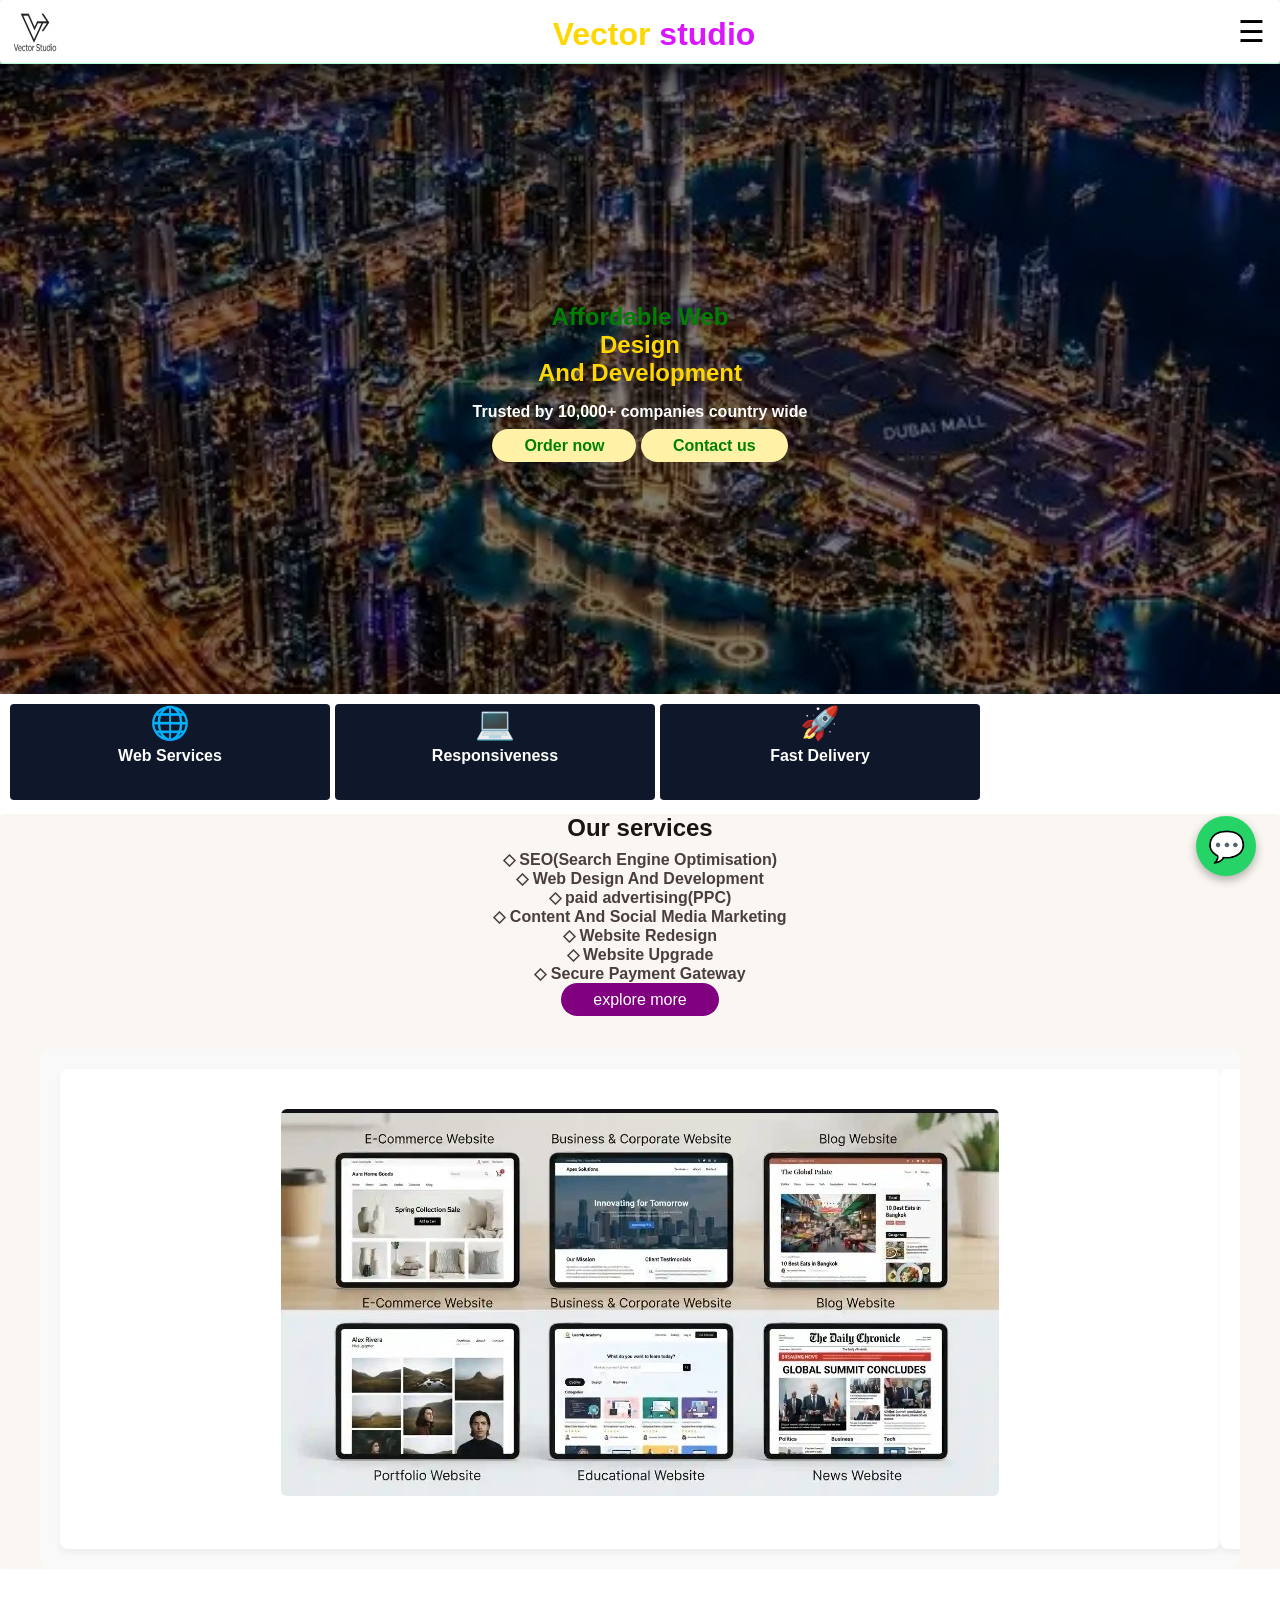
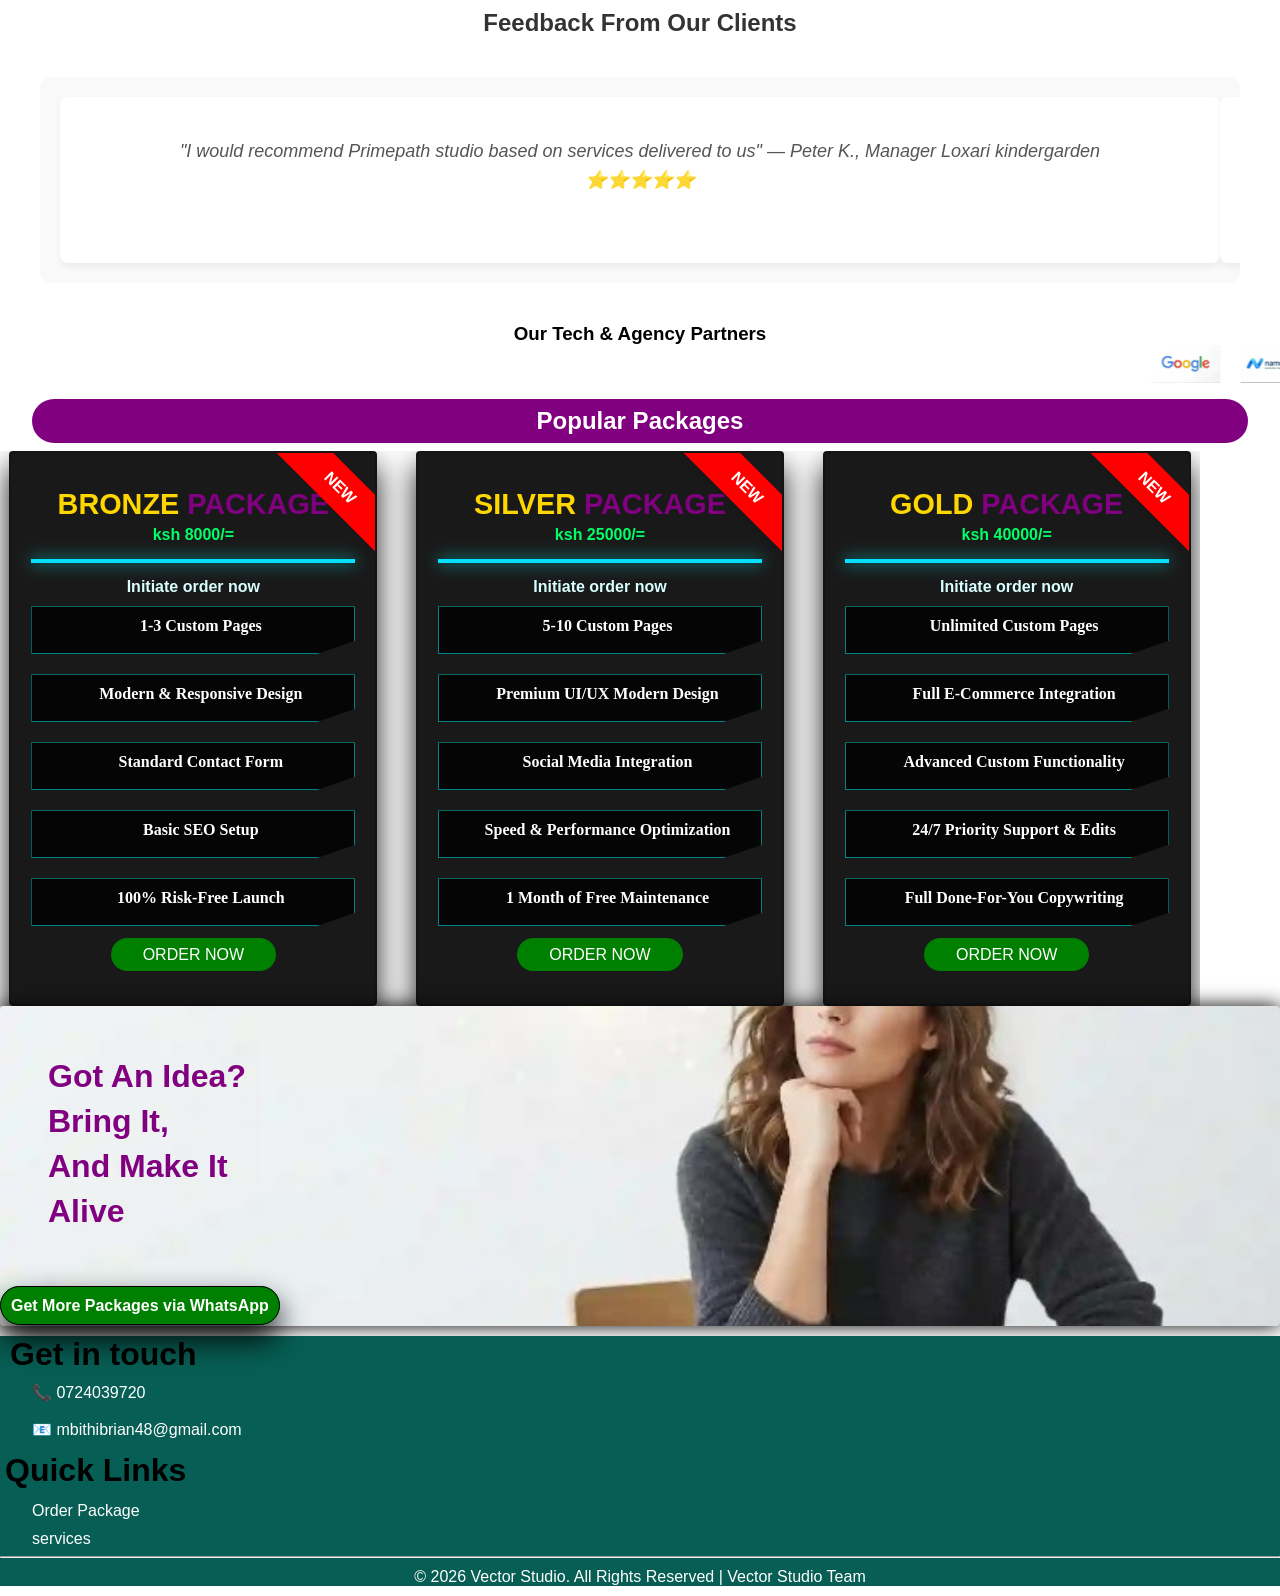
==== index.html @ 77ea6f86 "Initial commit" ====
<!DOCTYPE html>
<html lang="en">
<head>
  <meta charset="UTF-8">
  <meta name="viewport" content="width=device-width, initial-scale=1.0">
  
  <!-- SEO PRIMARY METADATA -->
  <title>Aura | Premium Web Services & Application Development</title>
  <meta name="description" content="Vector Studio delivers premium web services, secure application development, and high-performance design packages tailored to grow your business traffic.">
  <meta name="keywords" content="briancodes, Vector Studio, web services, application development, fast delivery, SEO web packages, premium web design">
  <link rel="canonical" href="https://yourdomain.com">

 
  <meta property="og:title" content="Aura | Premium Web Services">
  <meta property="og:description" content="Building with clarity, deploying with purpose. Explore our custom web design and application packages.">
  <meta property="og:type" content="website">
  <meta property="og:url" content="https://google.com">

  <!-- FONTAWESOME ICONS LINK -->
  <link rel="stylesheet" href="https://cloudflare.com">
  
  <!-- LOCAL STYLESHEET -->
  <link rel="stylesheet" href="style.css">
</head>
<body>

  <!-- Top Navigation Bar -->
  <header class="top_bar">
    <img src="img/logo.png" class="logo1" alt="Aura Logo">
    <p class="logo-name">Vector <span class="name-con">studio</span></p>
    
   <button class="menu-btn" id="menuBtn">&#9776</button>

  
  <div id="mySidenav" class="sidenav">
     
    <a href="#" class="closebtn" id="closeBtn">&times;</a>
    
    
    <a href="index.html">home</a>
    <a href="services.html">Services</a>
    <a href="order.html">order</a>
    <a href="#"   id="contact">Contact</a>
  </div>
  </header>
 
    <!-- Hero Section -->
    
<section class="hero-area ">
       
  <div class="hero-overlay"></div>
     <div class="hero-content">
      <h1 class="hero-title">Affordable Web
      <br>
      <span class="hero-con">Design      
      <br>
      And
      Development</span>
      </h1>
    <div class="hero-trust">
       <span>
        Trusted by 10,000+ companies country wide
    </div>
    
    <div class="hero-btn">
    <a href="order.html" class="order" >Order now</a>
    
    <a href="tel:+254724039720" class="tel" >Contact us</a>
    </div>
     </div>
    </section>
    
  
    <div class="spec-container reveal">
      <div class="spec">
        <p class="icon" aria-hidden="true">🌐</p>
        <p class="specbio">Web Services</p>
      </div>
      
      <div class="spec">
        <p class="icon" aria-hidden="true">💻</p>
        <p class="specbio">Responsiveness</p>
      </div>

      <div class="spec">
        <p class="icon" aria-hidden="true">🚀</p>
        <p class="specbio">Fast Delivery</p>
      </div>
    </div>

<!-- Our Services & Image Gallery Slider -->
<section class="education reveal">
  <div class="box1">
    <h2 class="edu-title">Our services</h2>
    <ul class="boxli">
       <li>◇ SEO(Search Engine Optimisation)</li>
       <li>◇ Web Design And Development</li>
       <li>◇ paid advertising(PPC)</li>
       <li>◇ Content And Social Media Marketing</li>
       <li>◇ Website Redesign</li>
       <li>◇ Website Upgrade </li>
       <li>◇ Secure Payment Gateway</li>
    </ul>
    
    <a href="services.html" class="more">explore more</a>
    
    <!-- Image Slider Section -->
    <div class="testmonials"> 
    
      <div class="sliderTrack" id="imageSliderTrack">
       
        <div class="slide"><img src="img/customer.jpg" alt="Our happy web development clients" class="happy-img"></div>
        
        <div class="slide"><img src="img/domain.jpg" alt="Our happy web development clients" class="happy-img"></div>
        
        <div class="slide"><img src="img/pay.jpg" alt="Our happy web development clients" class="happy-img"></div>
        
        <div class="slide"><img src="img/seo.jpg" alt="Our happy web development clients" class="happy-img"></div>
      </div>
    </div>
  </div>   
</section>


<section class="testmonials-wrapper reveal">
  <div class="test-bio">Feedback From Our Clients</div>         
  <div class="testmonials" aria-label="Customer Reviews">
    
    <div class="sliderTrack" id="textSliderTrack">
      <p class="slide">"I would recommend Primepath studio based on services delivered to us" — Peter K., Manager Loxari kindergarden<br>⭐️⭐️⭐️⭐️⭐️</p>
      
      <p class="slide">"They completely transformed our website traffic in under 30 days! Highly recommend." — Sarah M., CEO Blue Orbit co <br>⭐️⭐️⭐️⭐️⭐️</p>
      <p class="slide">"Incredible speed and support. Our old website was slow and lost us sales. This team completely rebuilt our storefront using modern grid layouts. It is blazing fast on mobile screens now!" — Elena M., E-commerce Director<br>⭐️⭐️⭐️⭐️⭐️</p>
      <p class="slide">"Our traffic doubled in 60 days! We ordered their Gold web development and SEO plan, and the results were instant. Our online bookings skyrocketed, and the platform handles our traffic flawlessly." — David K., Founder of Apex Logistics<br>⭐️⭐️⭐️⭐️⭐️</p>
    </div>
  </div>
</section>


 <section class="partner">
   <h3 class="partner-head"> Our Tech & Agency Partners</h3>
    <marquee>
    <div class="partner-container">
       
       <div class="partner-card">
          <img src="img/google.jpg" class="google" width=50px height=50px>
       </div>
       
           <div class="partner-card">
          <img src="img/namecheap.jpg" class="google" width=50px height=50px>
       </div>
       
           <div class="partner-card">
          <img src="img/hygraph.jpg" class="google" width=50px height=50px loadind="lazy">
       </div>
       
           <div class="partner-card">
          <img src="img/render.jpg" class="google" width=50px height=50px>
       </div>
       
           <div class="partner-card">
          <img src="img/cloudflare.jpg" class="google" width=50px height=50px>
       </div>
       
           <div class="partner-card">
          <img src="img/github.jpg" class="google"  height=50px>
       </div> 
    </div>
    </marquee>
 </section>  
 
   



     
      <h2 class="sub-topic">Popular Packages</h2
    <section class="packages-section reveal" >
        
 
      
  <div class="packages-container">
        <!-- Bronze Package -->
        <article class="content">
          <h3 class="pacs-title">BRONZE <span class="pacs-title-con">PACKAGE</span></h3>
          <p class="pac-bio">ksh 8000/=</p>
          <div class="line"></div>
          <h4 class="ad-info">Initiate order now</h4>
          <ul class="pacs-li">
            <li><strong>1-3 Custom Pages</strong></li>
            
            <li><strong>Modern & Responsive Design</strong></li>
            <li><strong>Standard Contact Form</strong></li>
            <li><strong>Basic SEO Setup</strong></li>
            <li><strong>100% Risk-Free Launch</strong></li>
          </ul>
          <div class="ad-order">
            <a href="order.html" class="order-btn" >ORDER NOW</a>
            <div class="ribbon"><span>NEW</span></div>
          </div>
        </article>

        <!-- Silver Package -->
        <article class="content">
          <h3 class="pacs-title">SILVER <span class="pacs-title-con">PACKAGE</span></h3>
          <p class="pac-bio">ksh 25000/=</p>
          <div class="line"></div>
          <h4 class="ad-info">Initiate order now</h4>
          <ul class="pacs-li">
            <li><strong>5-10 Custom Pages</strong></li>
            <li><strong>Premium UI/UX Modern Design</strong></li>
            <li><strong>Social Media Integration</strong></li>
            <li><strong>Speed & Performance Optimization</strong></li>
            <li><strong>1 Month of Free Maintenance</strong></li>
          </ul>
          <div class="ad-order">
            <a href="order.html" class="order-btn">ORDER NOW</a>
            <div class="ribbon"><span>NEW</span></div>
          </div>
        </article>
        
        <!-- Gold Package -->
        <article class="content">
          <h3 class="pacs-title">GOLD <span class="pacs-title-con">PACKAGE</span></h3>
          <p class="pac-bio">ksh 40000/=</p>
          <div class="line"></div>
          <h4 class="ad-info">Initiate order now</h4>
          <ul class="pacs-li">
            <li><strong>Unlimited Custom Pages</strong></li>
            <li><strong>Full E-Commerce Integration</strong></li>
            <li><strong>Advanced Custom Functionality</strong></li>
            <li><strong>24/7 Priority Support & Edits</strong></li>
            <li><strong>Full Done-For-You Copywriting</strong></li>
          </ul>
          <div class="ad-order">
            <a href="order.html" class="order-btn">ORDER NOW</a>
            <div class="ribbon"><span>NEW</span></div>
          </div>
        </article>
      </div>
    </section>
  
    <!-- CTA Section -->
    <section class="main ">
      <h2 class="main-title">Got An Idea? <br>Bring It, <br>And Make It <br>Alive</h2>
      <a href="https://wa.me/254724039720" class="main-btn" target="_blank" rel="noopener">Get More Packages via WhatsApp</a>
    </section>
  

  <!-- Global Footer -->
  <footer class="footer" id="footer">
    <h3 class="footerh1">Get in touch</h3>
    <div class="footer-contact">
      <a href="tel:+254724039720">📞    0724039720 </a>
      <br>
      <a href="mailto:mbithibrian48@gmail.com">📧 mbithibrian48@gmail.com </a>
    </div>


    
      <h4 class="footerh3">Quick Links</h4>
            
 <div class="links">
        <a href="order.html">Order Package</a>
        <a href="services.html">services</a>
      </div>
      
      
      <hr>
      <p class="footerbio">&copy; 2026 Vector Studio. All Rights Reserved | Vector Studio Team</p>
    </div>
  </footer>
 
  <!-- Floating WhatsApp Trigger Button -->
<div class="wa-widget-button" id="waWidgetBtn">
  
  <span style="font-size: 30px;">💬</span>
</div>


<div class="wa-chat-box" id="waChatBox">
  <div class="wa-chat-header">
    <div class="wa-avatar">
       <img src="img/laptop.jpg" class="wa-avatar">
    </div>
    <div class="wa-chat-title">
      <h4>Support Desk</h4>
      <span>Typically replies instantly</span>
    </div>
    <button class="wa-close-btn" id="waCloseBtn">&times;</button>
  </div>
  <div class="wa-chat-body">
    <p class="wa-bubble">Hi there! 👋 How can we help you today with your project?</p>
  </div>
  <div class="wa-chat-footer">
    <input type="text" id="waUserInput" placeholder="Type a message..." />
    
    <button id="waSendBtn" style="color: #075E54; font-weight: bold; font-family: sans-serif;">
      Send
    </button>
  </div>
</div>

  <script src="script.js"></script>
</body>
</html>
---- style.css ----
*, *::before, *::after {
  box-sizing: border-box;
  outline:1px red!important;
}

* {
  padding: 0px;
  margin: 0px;
  height: auto;
}

body, html {
  background:white;
  margin: 0;
  padding: 0;
  font-family:'Orbitron', sans-serif;
}

a {
  text-decoration: none;
  color: gold;
}

/* --- Top Bar (Safe & Sticky) --- */
.top_bar {
  display: flex;
  flex-direction: row;
  justify-content: space-between;
  align-items: center;
  width: 100%;
  background: rgba(255,255,255,1.0);
  backdrop-filter: blur(12px);
  box-shadow: 0 15px 30px rgba(0,0,0,0.6);
  border-bottom: 1px solid rgba(0,255,120,0.3);
  height: 4rem;
  position: sticky;
  top: 0;
  left:0;
  z-index: 1000;
  border-radius: 4px;
}

.logo-name {
  margin-top: 5px;
  font-size: 2rem;
  color: gold;
  font-weight: bold;
  margin-left: 0px; 
}

.logo1 {
  border-radius:50%;
  
  height: 50px;
  width: 70px;
  mix-blend-mode: luminosity;
  mix-blend-mode: multiply; 
}

.name-con {
  color: #d916ff;
}

.menu-btn {
  margin-right: 15px;
 
  font-size: 2rem;
  color:black;
  text-decoration:none;
}

/* --- Hero Area --- */
.hero-area {
  background-image:url("img/dubai.jpg");
  background-size: cover;
  background-position: center; 
  min-height:70vh;
  width: 100%;
  display:flex;
  position:relative;
  justify-content:center;
  align-items:center;
}


.hero-content{
position:relative;
text-align:center;
z-index:1;
max-width: 600px;
width: 100%;
padding: 2rem;
  
}
.hero-overlay{
   background: rgba(0,0,0,0.5);
   inset:0;
   
   position:absolute;
}

.hero-title{
   color: green;
   font-size:clamp(1.8rem 4vh 3rem);
}
.hero-con{
   color:gold;
}
.hero-trust{
   color:white;
   font-weight:bold;
   margin: 1rem auto;
}

.hero-btn{
   dispaly:flex
   flex-direction:row;
   gap:30px
   margin:3rem 2rem;
}
.order,.tel{
   background: #FFF1A6;
   border-radius: 20px;
   color:green;
   font-weight:bold;
   padding:0.5rem 2rem;
   
}

.order:hover,.tel:hover{
   transform:translateY(-5px);
}


/* --- Education Section --- */
.education {
  position: relative;
  width: 100%;
  height: auto;
  background: linear-gradient(135deg, #062c21, #06123d);
  overflow: hidden; /* Essential: keeps decorative background shape safe */
  padding:0;
}

.education::before {
  content: "";
  position: absolute;
  inset: 0;
 background: white;
}

.education::after {
  content: "";
  position: absolute;
  width: 300px;
  height: auto;
  background-image:url("img/laptop.jpg");
 
  box-shadow: 0 0 80px rgba(59, 130, 246, 0.1);
  transform: rotate(12deg);
  top: 15%;
  left: 10%;
  border-radius: 20px;
}

.content {
 
 
  color: white;
  backdrop-filter: blur(15px);
  background:rgba(0,0,0,0.9);
  border-radius: 4px;
  border: 2px solid rgba(0,0,0,0.2);
  box-shadow: 0 15px 30px rgba(0, 0, 0, 0.9);
  padding: 20px;
  max-width:23rem;
  width:100%;
  margin:0 auto;
  overflow:hidden;
   text-align:center;
   box-sizing:border-box;
}
.packages-container{
   display:flex;
   flex-direction:column;
   gap:10px;
   align-self:center;
   text-align:center;
   
   }
   
   @media(min-width:768px){
   .packages-container{
      flex-direction:row;
      width: 100%;
      max-width: 1200px;
      overflow-x:scroll;
      gap:20px;
       
 
   }
}
.ribbon { 
position: absolute;
 top: 15px; 
 right: -37px; 
 width: 9rem;
  height: 40px; 
  background: red; 
  transform: rotate(45deg);
  display: flex;
  align-items: center;                       justify-content: center; 
   color: white;
    font-weight:bold;
  box-shadow: 0 5px 10px rgba(0,0,0,0.1);
  }
  
.box1{
   border:0px solid white;
   border-radius: 4px;
   background:#FAF7F2;
backdrop-filter:blur(12px);
margin: 0rem 0rem 0rem 0rem;
   text-align:center;
   flex:0 0 100%;
}  

.more{
   background: purple;
   border-radius: 20px;
   margin:2rem auto;
   padding: 0.5rem 2rem;
}

#happy {
  width: 100%;
  max-width: 100%; 
 height: auto;
  border-radius: 4px;
  
  display: block;
  box-shadow:0 15px 30px rgba(0,0,0,0.9);
}

.bio-1 {
  color: #00ff66;
  font-weight: bold;
  padding-left: 10px;
  font-family:casko;
  
}

.edu-title {
  margin: 0 auto;
  color: #1A1412;
}

.edu-bio {
  width: 100%;
  line-height:1.3rem;
  font-family:Times New Roman,sans-serif;
  color:black;
  margin: 0 auto;
  font-weight:bold;
}

.boxli{
   color:#4A3E3D;
   margin: 0.5rem 2rem;
   list-style:none;
   font-weight:bold;
}
/* --- Ads & Lists Section --- */


.pacs-title {
  color: gold;
  margin: 15px 0 5px 0;
  font-size: 1.8rem;
}

.pacs-title-con {
  color: purple;
}

.pac-bio {
  color: #00ff66;
  font-weight: bold;
  margin-bottom: 15px;
}

.pacs-li {
  list-style-type: none;
  font-family: 'Times New Roman', sans-serif;
  display: flex;
  flex-direction:column;
  
  gap:20px;
   justify-content:center;
   align-self:center;
   
  
}

.pacs-li li {
  border: 1px solid
   rgba(0,255,255,0.5);
  width: 100%;
  height: 3rem;
  
  align-self:center;
  padding: 10px 0 0 15px;
  clip-path: polygon(0 0, 100% 0, 100% 72%, 88% 100%, 0 100%);
  background: rgba(0,0,0,0.8);
}


.line {
  border: 2px solid #03dfff;
  box-shadow: 0 0 15px rgba(0,255,255,0.8);
  width: 100%;
 
  margin: 15px 0;
}

.ad-order{
   margin:20px;
}
 .ad-info {
  margin: 10px 0;
}

.ad-info {
  color: #d9feff;
}
.order-btn{
   background: green;
   border-radius: 20px;
   padding: 0.5rem 2rem;
}


.main{
   background: white;
   border-radius:4px ;
   box-shadow:0 0 20px rgba(0,0,0,1.0);
   height:20rem;
   background-image:url("img/idea.jpg") ;
   background-size:cover ;
   background-position:center ;
  margin: 0px;
  
}
.main-title{
   color:purple;
   padding:3rem 8rem 4rem 3rem;
   line-height:1.4;
   font-wight:bold;
   font-size:2rem;
}

.main-btn{
   border:1px solid black;
   box-shadow:0 15px 30px rgba(0,0,0,0.9);
   border-radius:40px;
   margin:0;
   font-size:1rem; 
   padding:10px;
   color:white;
   font-weight:bold;
   background:green;
   
}

  

.testmonials {
  max-width: 1200px;
  margin: 40px auto;
  padding: 20px;
  overflow: hidden; 
  background-color: #f9f9f9;
  border-radius: 12px;
}

.test-bio {
  text-align: center;
  font-size: 24px;
  font-weight: bold;
  color: #333;
  margin-bottom: 20px;
  font-family: sans-serif;
}

.sliderTrack {
  display: flex;
  transition: transform 2s ease-in-out;
  width: 100%;
}
   
.slide {
  flex: 0 0 100%;
  box-sizing: border-box;
  padding: 40px 20px;
  text-align: center;
  font-size: 18px;
  line-height: 1.6;
  font-style: italic;
  color: #555;
  background-color: #ffffff;
  border-radius: 8px;
  box-shadow: 0 4px 6px rgba(0, 0, 0, 0.05);
}

/* FIXED: Keeps slider images from blowing up or breaking layout */
.happy-img {
  max-width: 100%;
  height: auto;
  max-height: 400px;
  object-fit: cover;
  border-radius: 6px;
  display: block;
  margin: 0 auto;
}





.spec-container{
   display:flex;
   flex-direction:row;
   gap:5px;
   background:#FFFFFF;
   height:100px;
   border-top-left-radius: 20px;
   border-top-right-radius: 20px;
   margin:10px;
   text-align:center;
   
}

.spec{
   background:#0F172A;
   border-radius: 4px;
   width:20rem;
   max-height: 6rem;
   margin: 0px;
   text-align:center;  
}
.icon{
   font-size:2rem;
   
}
.specbio{
   color:white;
   font-weight:bold;
   margin: 5px;
}


.footer {
    background:#075E54;
    margin: 0;
    box-sizing:;
    padding: 0px;

}

.footerh1 {
    font-size: 2rem;
    margin: 10px;
}
.footer-li {
list-style: none;
}

a{
text-decoration: none;
color: white;
}

i{
font-size: 2rem;
padding: 3px;
color: #FFF1A6;
margin: 10px;

}
.footerh3 {
    padding:5px;
    text-align:start; 
    font-size: 2rem;
    
}
.links{
   margin: 0.5rem 2rem;
   display:flex;
   flex-direction:column;
   gap:10px;
}
.footer-contact {
    display: flex;
    flex-direction: column;
    margin: 0.5rem 2rem;
    font-size:1rem;
}
.footerh2 {
    font-size: 2rem;
    color: #B3B3B3;
margin: 10px;
}


.footerbio {
    color: white;
    margin: 10px;
    text-align:center;
    }

footer a:hover{
color: #FFFFFF;
}
   

.sub-topic{
   color:white;
   text-align:center;
   margin: 0.5rem 2rem;
   border-radius:40px;
   background:purple;
   padding:0.5rem 2rem;  
} 

/* Side Navigation Panel */
.sidenav {
  height: 400px;
  width: 250px;
  z-index: 1000; /* Increased to ensure it stays above other elements */
  top:0px;
  position:absolute;
  left: -250px; 
  background-color: #111111;
  overflow-x: hidden;
  transition: 0.3s ease; 
  padding-top: 60px;
}

/* Navigation links inside side panel */
.sidenav a {
  padding: 8px 8px 8px 32px;
  text-decoration: none;
  font-size: 25px;
  color: #dddddd; /* Made brighter so it's clearly visible against #111 */
  display: block;
  transition: 0.2s;
}

/* Link hover effect */
.sidenav a:hover {
  color: #f1f1f1;
}

/* Close button inside the nav */
.sidenav .closebtn {
  position: absolute;
  top: 10px;
  right: 25px;
  font-size: 36px;
  color: #ffffff;
}

/* Class applied by JavaScript to slide the menu in */
.sidenav.open {
  left: 0;
}

/* Menu Trigger Button Style */
.menu-btn {
  font-size: 30px;
  cursor: pointer;
  background: none;
  border: none;
}

.partner-container{
   display:flex;
   flex-direction:row;
   overflow-x:scroll;
   gap:20px;
}
.partner-head{
   margin: 0 auto;
   text-align:center;
  
}
.google{
   object-fit:cover;
   max-width: 70px;
   width: 100%;
  
}

.article-card{
   border:1px solid white;
   border-radius:20px;
   text-align:center;
   margin: 2rem 1rem 2rem 1rem;
   background: #FFF1A6;
   line-height:1.4;
   padding: 0.5rem 2rem;
   
}


.wa-widget-button {
  position: fixed;
  bottom: 24px;
  right: 24px;
  width: 60px;
  height: 60px;
  background-color: #25D366;
  border-radius: 50%;
  display: flex;
  align-items: center;
  justify-content: center;
  box-shadow: 0 4px 10px rgba(0, 0, 0, 0.3);
  cursor: pointer;
  z-index: 9999;
  transition: transform 0.2s ease;
}
.wa-widget-button:hover { transform: scale(1.1); }
.wa-icon { width: 32px; height: 32px; }

/* Chat Box Styling */
.wa-chat-box {
  position: fixed;
  bottom: 86px;
  right: 24px;
  width: 320px;
  max-width: 90vw;
  background: #fff;
  border-radius: 12px;
  box-shadow: 0 5px 25px rgba(0,0,0,0.15);
  display: none; /* Controlled by JS */
  flex-direction: column;
  overflow: hidden;
  z-index: 9999;
  font-family: -apple-system, BlinkMacSystemFont, "Segoe UI", Roboto, sans-serif;
}
.wa-chat-header {
  background: #075E54;
  color: white;
  padding: 16px;
  display: flex;
  align-items: center;
  position: relative;
}
.wa-avatar {
  width: 40px;
  height: 40px;
  
  border-radius: 50%;
  margin-right: 12px;
}
.wa-chat-title h4 { margin: 0; font-size: 15px; }
.wa-chat-title span { font-size: 12px; opacity: 0.8; }
.wa-close-btn {
  position: absolute;
  top: 12px;
  right: 12px;
  background: none;
  border: none;
  color: white;
  font-size: 24px;
  cursor: pointer;
}
.wa-chat-body {
  background: #ECE5DD;
  padding: 20px;
  max-height: 200px;
  overflow-y: auto;
}
.wa-bubble {
  background: white;
  padding: 10px 14px;
  border-radius: 0 8px 8px 8px;
  margin: 0;
  font-size: 14px;
  color: #333;
  box-shadow: 0 1px 2px rgba(0,0,0,0.1);
}
.wa-chat-footer {
  display: flex;
  padding: 10px;
  background: #F0F0F0;
  border-top: 1px solid #DDD;
}
.wa-chat-footer input {
  flex: 1;
  padding: 10px;
  border: 1px solid #CCC;
  border-radius: 20px;
  outline: none;
  font-size: 14px;
}
.wa-chat-footer button {
  background: none;
  border: none;
  margin-left: 8px;
  cursor: pointer;
  display: flex;
  align-items: center;
}

/*SERVICES.HTML CSS*/
.services-container {
    display: flex;
    flex-direction: column;
    gap: 20px;
    margin: 1rem 2rem 1rem 2rem;
}

@media screen and (min-width:767px){
.services-container {
 display: grid;
 grid-template-columns: 1fr 1fr;   
}
}

.ser-card {
    border: 1px solid #0b7170;
    width: 100%;
    margin:0 auto;
    border-radius: 4px;
    text-align: center;
    background: #FFFFFF;
    box-shadow: 0 15px 30px rgba(0,0,0,0.9);
    
}
.img{
   height: 250px;
   width: 100%;
   max-width: 320px;
}

.bio {
    line-height: 1.4;
    color: green;
}
.title {
    white-space: nowrap;
    font-size: 1rem;
    color: red;
}
.head {
    white-space: nowrap;
    font-size:1rem;
    font-family: Helvetica;
    text-align: center;
    background: #16ffdc;
    border-radius: 40px;
    padding: 0.5rem 2rem;
    margin: 0.5rem 1rem;
}
.back{
   color: black;
   position:fixed;
   font-size:3rem;
   top:0px;
   z-index:1000;
   left:1px;
   box-shadow:0 15px 30px rgba(0,0,0,0.3);
   
   
}
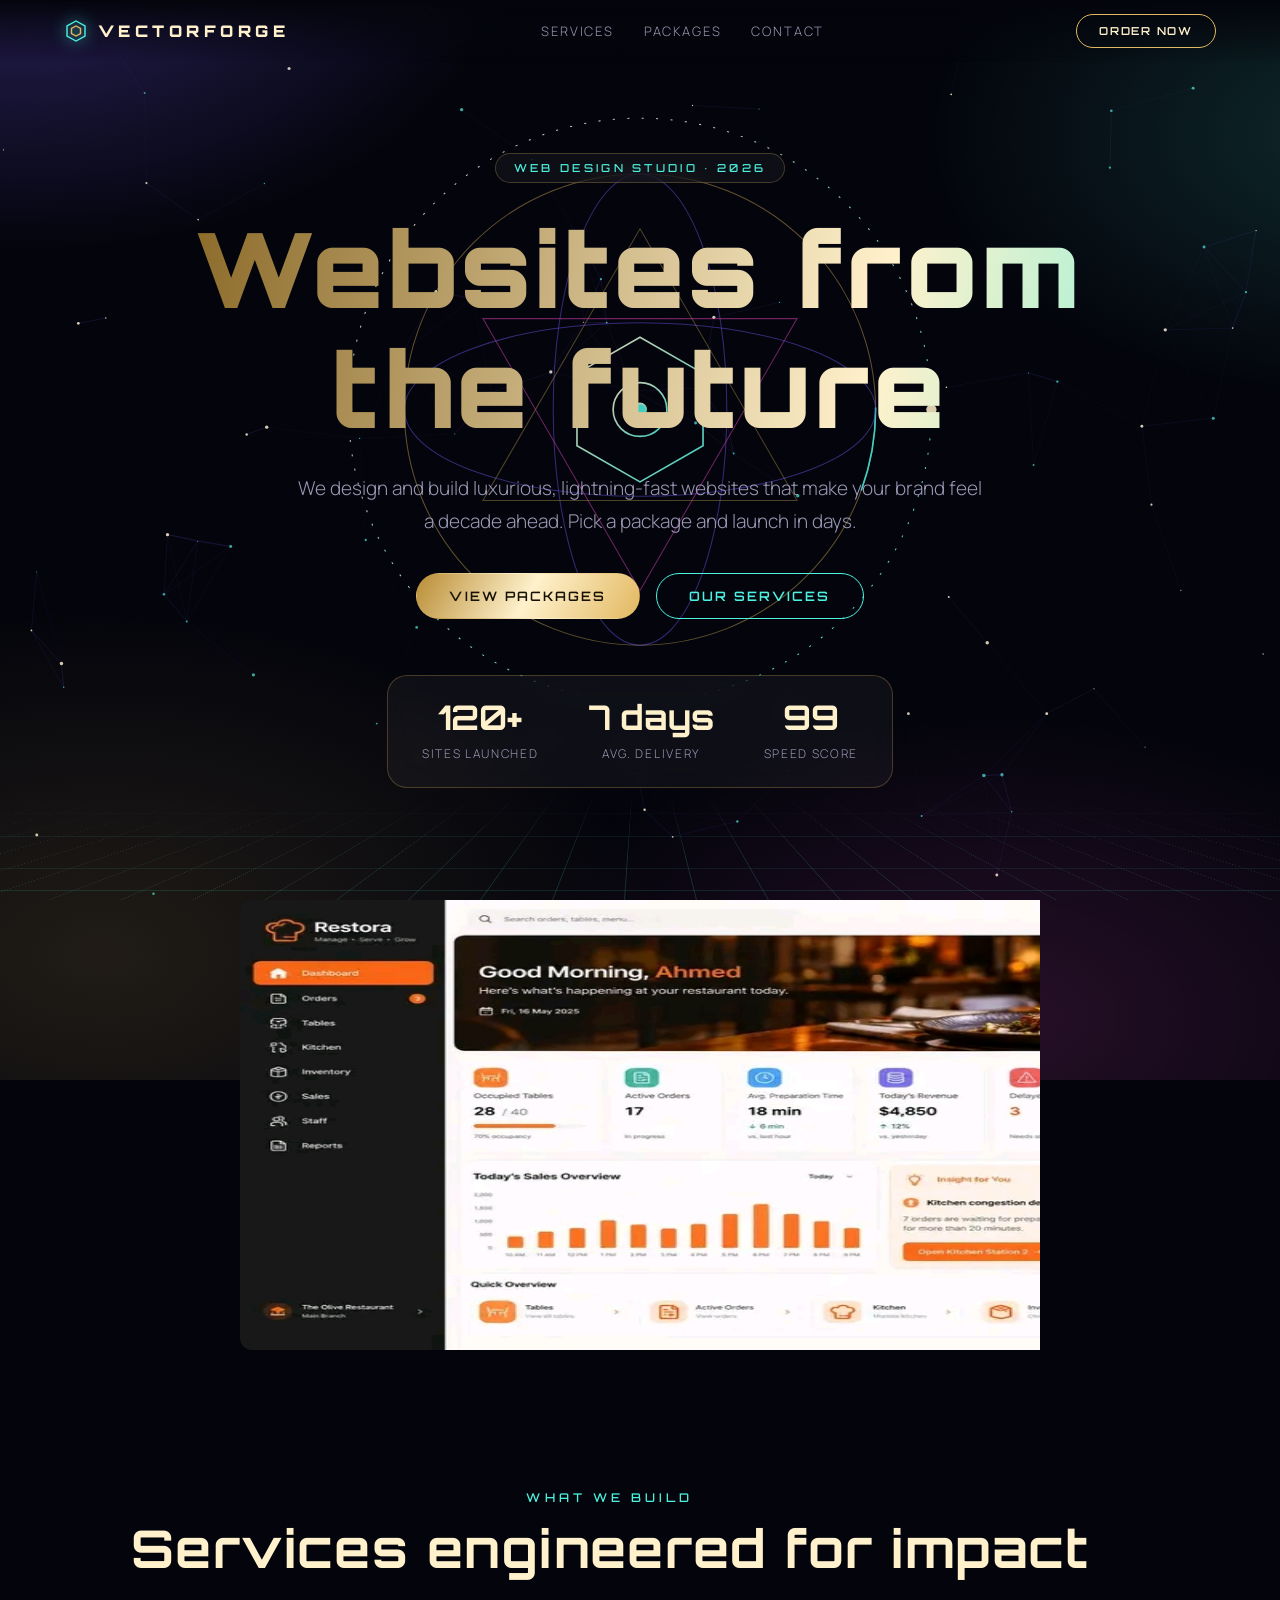
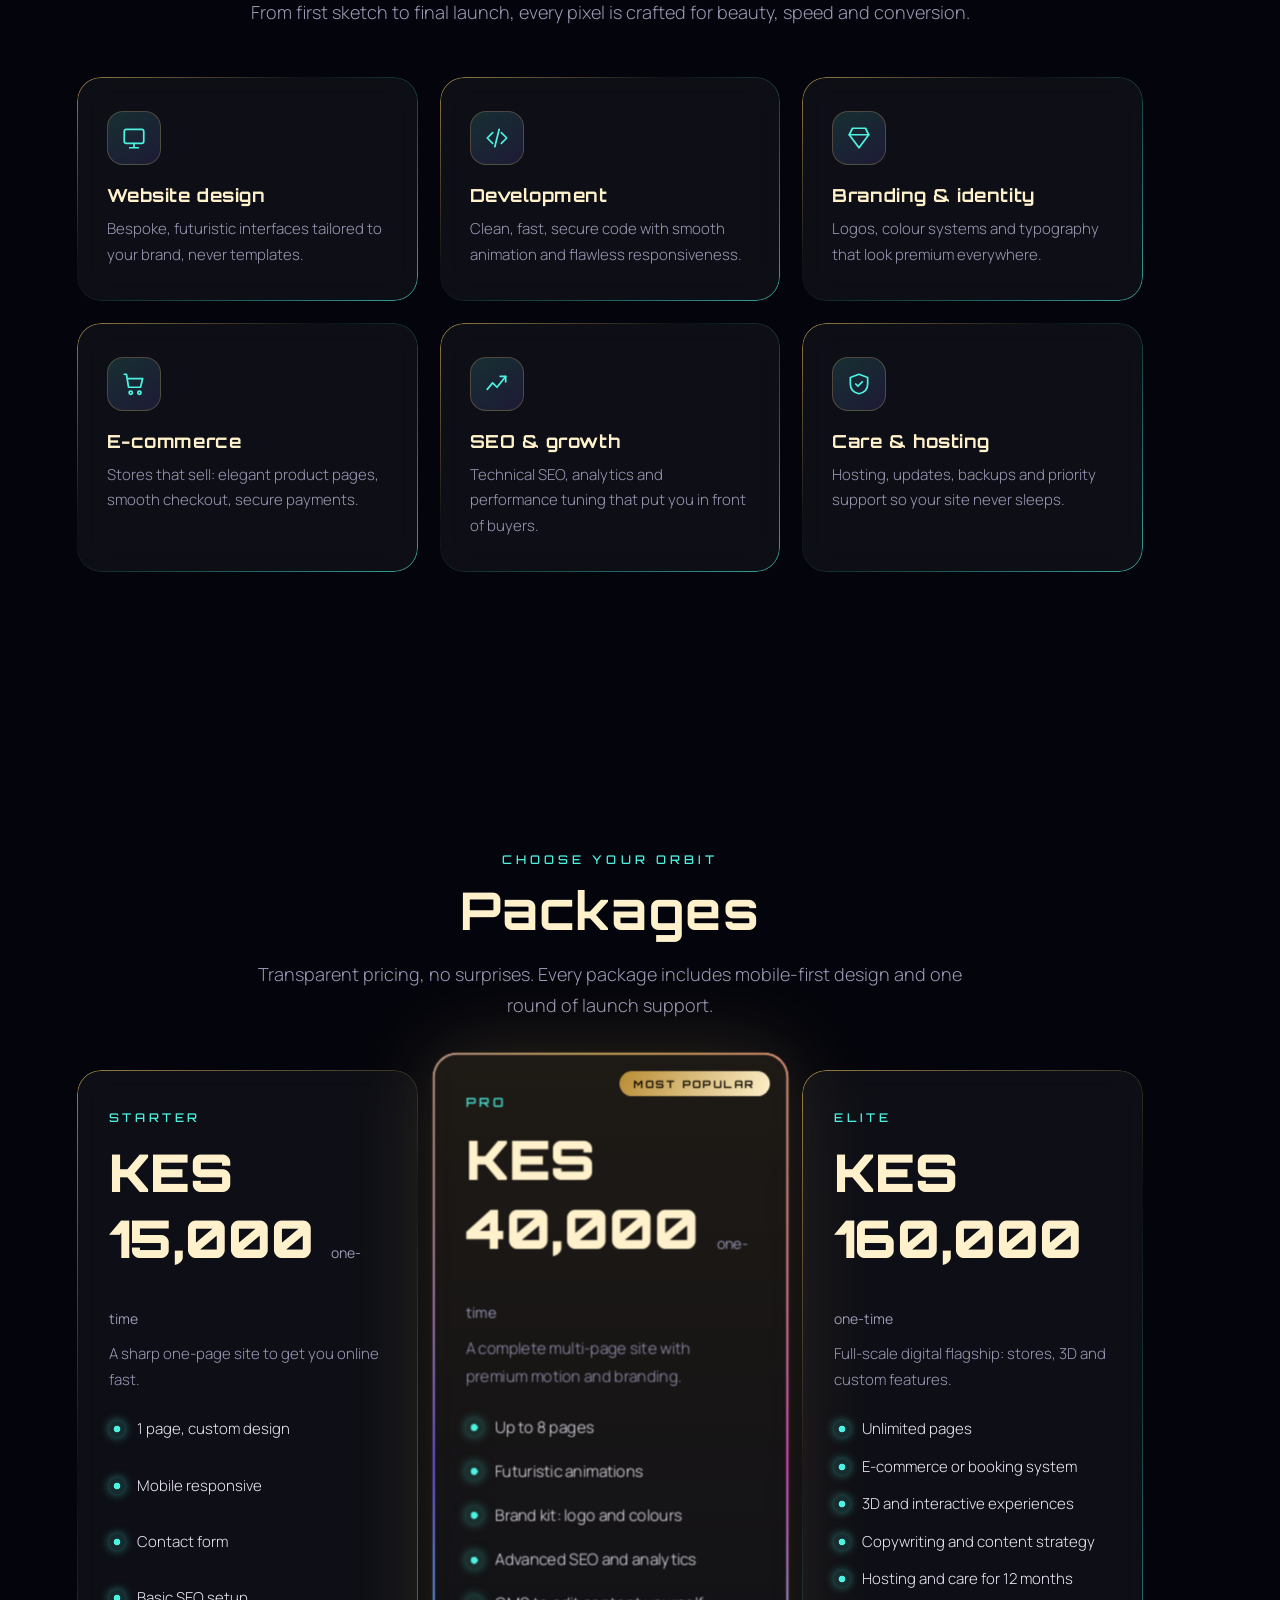
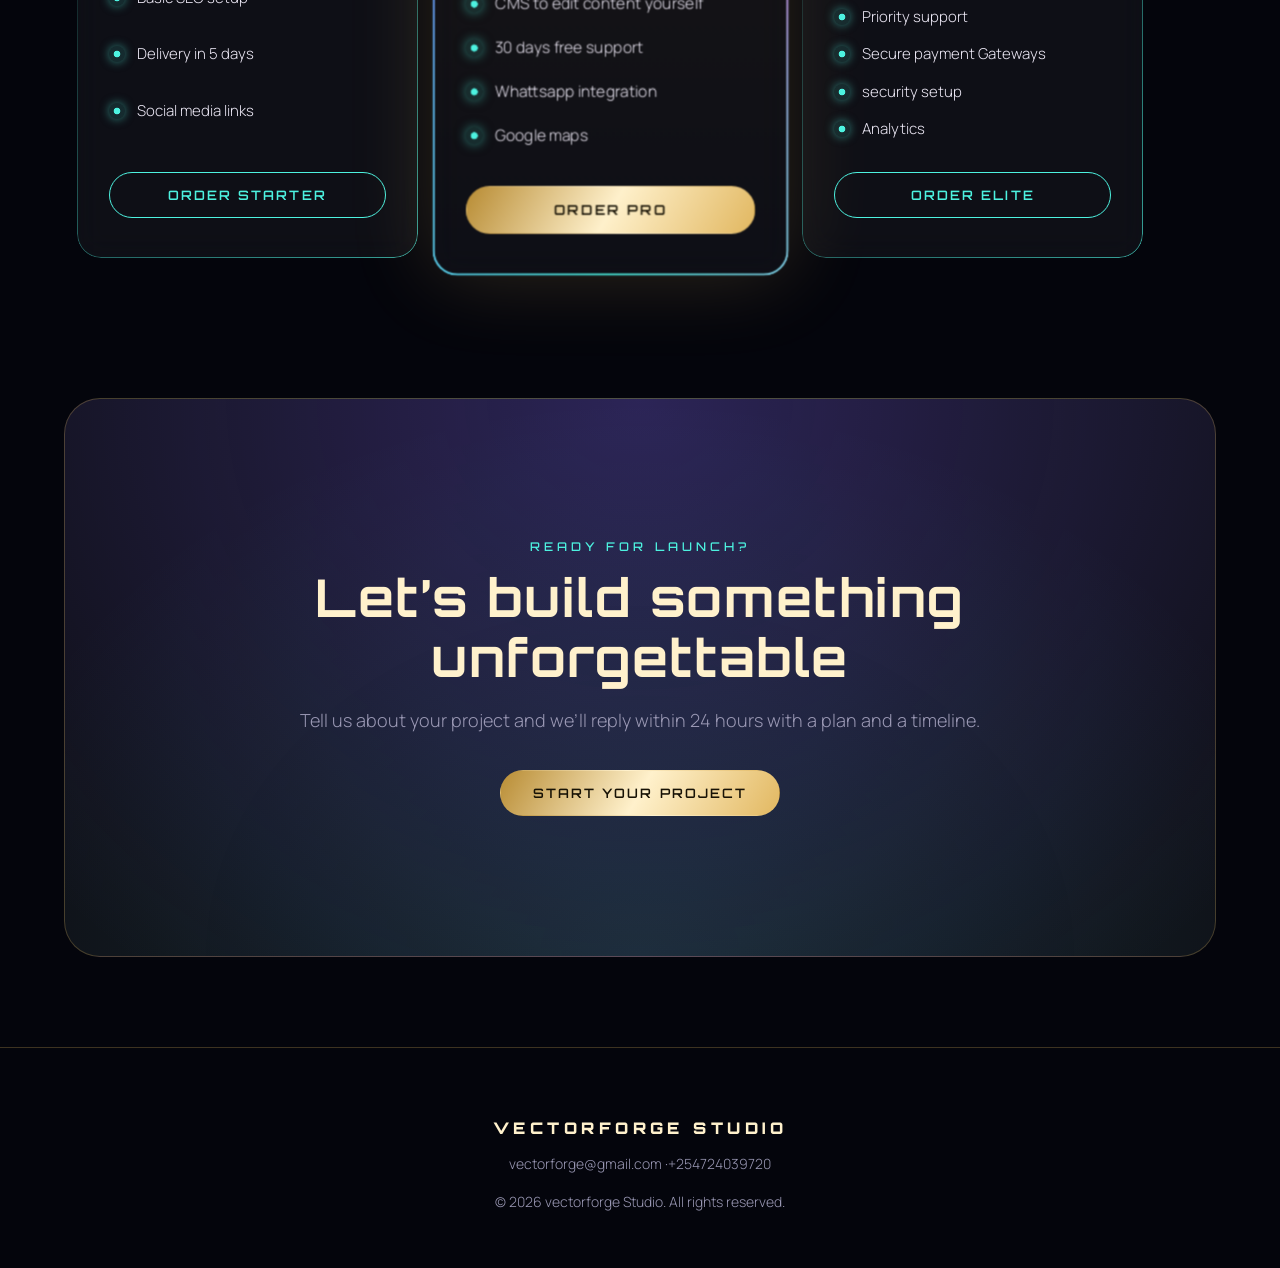
==== commit 8f3149f8: "Update website" ====
--- a/index.html
+++ b/index.html
@@ -1,306 +1,130 @@
 <!DOCTYPE html>
 <html lang="en">
 <head>
-  <meta charset="UTF-8">
-  <meta name="viewport" content="width=device-width, initial-scale=1.0">
-  
-  <!-- SEO PRIMARY METADATA -->
-  <title>Aura | Premium Web Services & Application Development</title>
-  <meta name="description" content="Vector Studio delivers premium web services, secure application development, and high-performance design packages tailored to grow your business traffic.">
-  <meta name="keywords" content="briancodes, Vector Studio, web services, application development, fast delivery, SEO web packages, premium web design">
-  <link rel="canonical" href="https://yourdomain.com">
-
- 
-  <meta property="og:title" content="Aura | Premium Web Services">
-  <meta property="og:description" content="Building with clarity, deploying with purpose. Explore our custom web design and application packages.">
-  <meta property="og:type" content="website">
-  <meta property="og:url" content="https://google.com">
-
-  <!-- FONTAWESOME ICONS LINK -->
-  <link rel="stylesheet" href="https://cloudflare.com">
-  
-  <!-- LOCAL STYLESHEET -->
-  <link rel="stylesheet" href="style.css">
+<meta charset="utf-8">
+<meta name="viewport" content="width=device-width, initial-scale=1, viewport-fit=cover">
+<title>VECTOR Studio · Websites from the future</title>
+<link rel="preconnect" href="https://fonts.googleapis.com">
+<link rel="preconnect" href="https://fonts.gstatic.com" crossorigin>
+<link href="https://fonts.googleapis.com/css2?family=Orbitron:wght@500;700;900&family=Manrope:wght@300;400;600&display=swap" rel="stylesheet">
+<link rel="stylesheet" href="style.css">
 </head>
 <body>
+<canvas id="fx" aria-hidden="true"></canvas>
+<div class="nebula" aria-hidden="true"></div>
 
-  <!-- Top Navigation Bar -->
-  <header class="top_bar">
-    <img src="img/logo.png" class="logo1" alt="Aura Logo">
-    <p class="logo-name">Vector <span class="name-con">studio</span></p>
-    
-   <button class="menu-btn" id="menuBtn">&#9776</button>
+<nav>
+  <a href="#top" class="logo"><svg width="24" height="24" viewBox="0 0 24 24" fill="none" stroke="#4df2e0" stroke-width="1.4"><path d="M12 2l9 5v10l-9 5-9-5V7z"/><path d="M12 7l4.5 2.5v5L12 17l-4.5-2.5v-5z" stroke="#e2b861"/></svg>VECTORFORGE</a>
+  <ul><li><a href="#services">Services</a></li><li><a href="#packages">Packages</a></li><li><a href="#contact">Contact</a></li></ul>
+  <a class="btn" href="#packages" style="padding:9px 22px;font-size:11px">Order now</a>
+</nav>
 
-  
-  <div id="mySidenav" class="sidenav">
-     
-    <a href="#" class="closebtn" id="closeBtn">&times;</a>
-    
-    
-    <a href="index.html">home</a>
-    <a href="services.html">Services</a>
-    <a href="order.html">order</a>
-    <a href="#"   id="contact">Contact</a>
+<header class="hero" id="top">
+  <div class="floor" aria-hidden="true"></div>
+  <div class="core" aria-hidden="true">
+    <svg viewBox="-300 -300 600 600" fill="none">
+      <defs><linearGradient id="g" x1="0" y1="0" x2="1" y2="1"><stop offset="0" stop-color="#fff1cc"/><stop offset="1" stop-color="#4df2e0"/></linearGradient></defs>
+      <g class="a1"><circle r="282" stroke="url(#g)" stroke-dasharray="2 12"/><circle cx="282" r="5" fill="#fff1cc"/><circle cx="-282" r="3.5" fill="#ff4fd8"/></g>
+      <g class="a2"><circle r="228" stroke="#e2b861" stroke-opacity=".5"/><circle r="228" stroke="#4df2e0" stroke-width="1.6" stroke-dasharray="80 1350"/><ellipse rx="228" ry="84" stroke="#7a5cff" stroke-opacity=".5"/><ellipse rx="84" ry="228" stroke="#7a5cff" stroke-opacity=".5"/></g>
+      <g class="a3"><polygon points="0,-175 152,88 -152,88" stroke="#e2b861" stroke-opacity=".4"/><polygon points="0,175 152,-88 -152,-88" stroke="#ff4fd8" stroke-opacity=".5"/></g>
+      <g class="pulse" stroke="url(#g)" stroke-width="1.6"><polygon points="0,-70 61,-35 61,35 0,70 -61,35 -61,-35"/><circle r="26"/><circle r="6" fill="#4df2e0"/></g>
+    </svg>
   </div>
-  </header>
- 
-    <!-- Hero Section -->
-    
-<section class="hero-area ">
-       
-  <div class="hero-overlay"></div>
-     <div class="hero-content">
-      <h1 class="hero-title">Affordable Web
-      <br>
-      <span class="hero-con">Design      
-      <br>
-      And
-      Development</span>
-      </h1>
-    <div class="hero-trust">
-       <span>
-        Trusted by 10,000+ companies country wide
-    </div>
-    
-    <div class="hero-btn">
-    <a href="order.html" class="order" >Order now</a>
-    
-    <a href="tel:+254724039720" class="tel" >Contact us</a>
-    </div>
-     </div>
-    </section>
-    
-  
-    <div class="spec-container reveal">
-      <div class="spec">
-        <p class="icon" aria-hidden="true">🌐</p>
-        <p class="specbio">Web Services</p>
-      </div>
-      
-      <div class="spec">
-        <p class="icon" aria-hidden="true">💻</p>
-        <p class="specbio">Responsiveness</p>
-      </div>
+  <div>
+    <span class="tag">Web design studio · 2026</span>
+    <h1>Websites from<br>the future</h1>
+    <p>We design and build luxurious, lightning-fast websites that make your brand feel a decade ahead. Pick a package and launch in days.</p>
+    <div class="btns"><a class="btn fill" href="#packages">View packages</a><a class="btn cy" href="#services">Our services</a></div>
+    <div class="stats"><div><b>120+</b><span>Sites launched</span></div><div><b>7 days</b><span>Avg. delivery</span></div><div><b>99</b><span>Speed score</span></div></div>
+  </div>
+</header>
+<div class="slider-container">
+   <div class="slider-track">
+      <div class="img-container"><img src="img/A.jpg" class="img" alt="Slide 1"></div>
+      <div class="img-container"><img src="img/B.jpg" class="img" alt="Slide 2"></div>
+      <div class="img-container"><img src="img/C.jpg" class="img" alt="Slide 3"></div>
+   </div>
+</div>
 
-      <div class="spec">
-        <p class="icon" aria-hidden="true">🚀</p>
-        <p class="specbio">Fast Delivery</p>
-      </div>
-    </div>
-
-<!-- Our Services & Image Gallery Slider -->
-<section class="education reveal">
-  <div class="box1">
-    <h2 class="edu-title">Our services</h2>
-    <ul class="boxli">
-       <li>◇ SEO(Search Engine Optimisation)</li>
-       <li>◇ Web Design And Development</li>
-       <li>◇ paid advertising(PPC)</li>
-       <li>◇ Content And Social Media Marketing</li>
-       <li>◇ Website Redesign</li>
-       <li>◇ Website Upgrade </li>
-       <li>◇ Secure Payment Gateway</li>
-    </ul>
-    
-    <a href="services.html" class="more">explore more</a>
-    
-    <!-- Image Slider Section -->
-    <div class="testmonials"> 
-    
-      <div class="sliderTrack" id="imageSliderTrack">
-       
-        <div class="slide"><img src="img/customer.jpg" alt="Our happy web development clients" class="happy-img"></div>
-        
-        <div class="slide"><img src="img/domain.jpg" alt="Our happy web development clients" class="happy-img"></div>
-        
-        <div class="slide"><img src="img/pay.jpg" alt="Our happy web development clients" class="happy-img"></div>
-        
-        <div class="slide"><img src="img/seo.jpg" alt="Our happy web development clients" class="happy-img"></div>
-      </div>
-    </div>
-  </div>   
+<main>
+<section id="services">
+  <div class="center rv"><div class="eyebrow">What we build</div><h2>Services engineered for impact</h2><p class="lead">From first sketch to final launch, every pixel is crafted for beauty, speed and conversion.</p></div>
+  <div class="grid svc">
+    <div class="card rv"><div class="ico"><svg viewBox="0 0 24 24"><rect x="3" y="4" width="18" height="13" rx="2"/><path d="M8 21h8M12 17v4"/></svg></div><h3>Website design</h3><p>Bespoke, futuristic interfaces tailored to your brand, never templates.</p></div>
+    <div class="card rv"><div class="ico"><svg viewBox="0 0 24 24"><path d="M8 7l-5 5 5 5M16 7l5 5-5 5M14 4l-4 16"/></svg></div><h3>Development</h3><p>Clean, fast, secure code with smooth animation and flawless responsiveness.</p></div>
+    <div class="card rv"><div class="ico"><svg viewBox="0 0 24 24"><path d="M6 3h12l3 6-9 12L3 9z"/><path d="M3 9h18"/></svg></div><h3>Branding &amp; identity</h3><p>Logos, colour systems and typography that look premium everywhere.</p></div>
+    <div class="card rv"><div class="ico"><svg viewBox="0 0 24 24"><path d="M3 3h2l2 12h11l2-8H6"/><circle cx="9" cy="20" r="1.5"/><circle cx="17" cy="20" r="1.5"/></svg></div><h3>E-commerce</h3><p>Stores that sell: elegant product pages, smooth checkout, secure payments.</p></div>
+    <div class="card rv"><div class="ico"><svg viewBox="0 0 24 24"><path d="M3 17l5-6 4 4 8-10"/><path d="M15 5h5v5"/></svg></div><h3>SEO &amp; growth</h3><p>Technical SEO, analytics and performance tuning that put you in front of buyers.</p></div>
+    <div class="card rv"><div class="ico"><svg viewBox="0 0 24 24"><path d="M12 3l8 3v6c0 5-3.5 8-8 9-4.5-1-8-4-8-9V6z"/><path d="M9 12l2 2 4-4"/></svg></div><h3>Care &amp; hosting</h3><p>Hosting, updates, backups and priority support so your site never sleeps.</p></div>
+  </div>
 </section>
 
-
-<section class="testmonials-wrapper reveal">
-  <div class="test-bio">Feedback From Our Clients</div>         
-  <div class="testmonials" aria-label="Customer Reviews">
-    
-    <div class="sliderTrack" id="textSliderTrack">
-      <p class="slide">"I would recommend Primepath studio based on services delivered to us" — Peter K., Manager Loxari kindergarden<br>⭐️⭐️⭐️⭐️⭐️</p>
+<section id="packages">
+  <div class="center rv"><div class="eyebrow">Choose your orbit</div><h2>Packages</h2><p class="lead">Transparent pricing, no surprises. Every package includes mobile-first design and one round of launch support.</p></div>
+  <div class="grid pk">
+    <div class="card pkg rv">
+      <div class="name">Starter</div><div class="price">KES 15,000 <small>one-time</small></div>
+      <p class="desc">A sharp one-page site to get you online fast.</p>
+      <ul>
+         <li>1 page, custom design</li><li>Mobile responsive</li><li>Contact form</li><li>Basic SEO setup</li><li>Delivery in 5 days</li>
+  <li>Social media links</li> 
+  
+      </ul>
+      <button class="btn cy order" data-pkg="Starter (KES 15,000)">Order Starter</button>
+    </div>
+    <div class="card pkg feat rv">
+      <span class="badge">Most popular</span>
+      <div class="name">Pro</div><div class="price">KES 40,000 <small>one-time</small></div>
+      <p class="desc">A complete multi-page site with premium motion and branding.</p>
+      <ul>
+         <li>Up to 8 pages</li><li>Futuristic animations</li><li>Brand kit: logo and colours</li><li>Advanced SEO and analytics</li><li>CMS to edit content yourself</li><li>30 days free support</li>
+<li>Whattsapp integration</li> 
+<li>Google maps</li>     
+      </ul>
+      <button class="btn fill order" data-pkg="Pro (KES 40,000)">Order Pro</button>
+    </div>
+    <div class="card pkg rv">
+      <div class="name">Elite</div><div class="price">KES 160,000 <small>one-time</small></div>
+      <p class="desc">Full-scale digital flagship: stores, 3D and custom features.</p>
+      <ul><li>Unlimited pages</li><li>E-commerce or booking system</li><li>3D and interactive experiences</li><li>Copywriting and content strategy</li><li>Hosting and care for 12 months</li><li>Priority support</li>
+      <li>Secure payment Gateways</li>
+      <li>security setup</li>
+      <li>Analytics</li>
       
-      <p class="slide">"They completely transformed our website traffic in under 30 days! Highly recommend." — Sarah M., CEO Blue Orbit co <br>⭐️⭐️⭐️⭐️⭐️</p>
-      <p class="slide">"Incredible speed and support. Our old website was slow and lost us sales. This team completely rebuilt our storefront using modern grid layouts. It is blazing fast on mobile screens now!" — Elena M., E-commerce Director<br>⭐️⭐️⭐️⭐️⭐️</p>
-      <p class="slide">"Our traffic doubled in 60 days! We ordered their Gold web development and SEO plan, and the results were instant. Our online bookings skyrocketed, and the platform handles our traffic flawlessly." — David K., Founder of Apex Logistics<br>⭐️⭐️⭐️⭐️⭐️</p>
+      </ul>
+      <button class="btn cy order" data-pkg="Elite (KES 160,000)">Order Elite</button>
     </div>
   </div>
 </section>
+</main>
 
+<section id="contact" class="cta rv">
+  <div class="eyebrow">Ready for launch?</div>
+  <h2>Let’s build something unforgettable</h2>
+  <p class="lead">Tell us about your project and we’ll reply within 24 hours with a plan and a timeline.</p>
+  <button class="btn fill order" data-pkg="Custom project">Start your project</button>
+</section>
 
- <section class="partner">
-   <h3 class="partner-head"> Our Tech & Agency Partners</h3>
-    <marquee>
-    <div class="partner-container">
-       
-       <div class="partner-card">
-          <img src="img/google.jpg" class="google" width=50px height=50px>
-       </div>
-       
-           <div class="partner-card">
-          <img src="img/namecheap.jpg" class="google" width=50px height=50px>
-       </div>
-       
-           <div class="partner-card">
-          <img src="img/hygraph.jpg" class="google" width=50px height=50px loadind="lazy">
-       </div>
-       
-           <div class="partner-card">
-          <img src="img/render.jpg" class="google" width=50px height=50px>
-       </div>
-       
-           <div class="partner-card">
-          <img src="img/cloudflare.jpg" class="google" width=50px height=50px>
-       </div>
-       
-           <div class="partner-card">
-          <img src="img/github.jpg" class="google"  height=50px>
-       </div> 
-    </div>
-    </marquee>
- </section>  
- 
-   
+<footer>
+  <div class="logo">VECTORFORGE STUDIO</div>
+  <p>vectorforge@gmail.com ·+254724039720</p>
+  <p>© 2026 vectorforge Studio. All rights reserved.</p>
+</footer>
 
+<dialog id="dlg">
+  <button class="x" aria-label="Close" onclick="dlg.close()">×</button>
+  <div class="mbody" id="mb">
+    <h3>Place your order</h3><p>Fill in your details and we’ll get back to you within 24 hours.</p>
+    <form id="f">
+      <input name="n" placeholder="Your name" aria-label="Your name" required>
+      <input name="e" type="email" placeholder="Email address" aria-label="Email address" required>
+      <select name="p" id="sel" aria-label="Package"><option>Starter (KES 15,000)</option><option>Pro (KES 40,000)</option><option>Elite (KES 160,000)</option><option>Custom project</option></select>
+      <textarea name="d" rows="3" placeholder="Tell us about your project" aria-label="Project details"></textarea>
+      <button class="btn fill" type="submit">Send order</button>
+    </form>
+  </div>
+</dialog>
 
-
-     
-      <h2 class="sub-topic">Popular Packages</h2
-    <section class="packages-section reveal" >
-        
- 
-      
-  <div class="packages-container">
-        <!-- Bronze Package -->
-        <article class="content">
-          <h3 class="pacs-title">BRONZE <span class="pacs-title-con">PACKAGE</span></h3>
-          <p class="pac-bio">ksh 8000/=</p>
-          <div class="line"></div>
-          <h4 class="ad-info">Initiate order now</h4>
-          <ul class="pacs-li">
-            <li><strong>1-3 Custom Pages</strong></li>
-            
-            <li><strong>Modern & Responsive Design</strong></li>
-            <li><strong>Standard Contact Form</strong></li>
-            <li><strong>Basic SEO Setup</strong></li>
-            <li><strong>100% Risk-Free Launch</strong></li>
-          </ul>
-          <div class="ad-order">
-            <a href="order.html" class="order-btn" >ORDER NOW</a>
-            <div class="ribbon"><span>NEW</span></div>
-          </div>
-        </article>
-
-        <!-- Silver Package -->
-        <article class="content">
-          <h3 class="pacs-title">SILVER <span class="pacs-title-con">PACKAGE</span></h3>
-          <p class="pac-bio">ksh 25000/=</p>
-          <div class="line"></div>
-          <h4 class="ad-info">Initiate order now</h4>
-          <ul class="pacs-li">
-            <li><strong>5-10 Custom Pages</strong></li>
-            <li><strong>Premium UI/UX Modern Design</strong></li>
-            <li><strong>Social Media Integration</strong></li>
-            <li><strong>Speed & Performance Optimization</strong></li>
-            <li><strong>1 Month of Free Maintenance</strong></li>
-          </ul>
-          <div class="ad-order">
-            <a href="order.html" class="order-btn">ORDER NOW</a>
-            <div class="ribbon"><span>NEW</span></div>
-          </div>
-        </article>
-        
-        <!-- Gold Package -->
-        <article class="content">
-          <h3 class="pacs-title">GOLD <span class="pacs-title-con">PACKAGE</span></h3>
-          <p class="pac-bio">ksh 40000/=</p>
-          <div class="line"></div>
-          <h4 class="ad-info">Initiate order now</h4>
-          <ul class="pacs-li">
-            <li><strong>Unlimited Custom Pages</strong></li>
-            <li><strong>Full E-Commerce Integration</strong></li>
-            <li><strong>Advanced Custom Functionality</strong></li>
-            <li><strong>24/7 Priority Support & Edits</strong></li>
-            <li><strong>Full Done-For-You Copywriting</strong></li>
-          </ul>
-          <div class="ad-order">
-            <a href="order.html" class="order-btn">ORDER NOW</a>
-            <div class="ribbon"><span>NEW</span></div>
-          </div>
-        </article>
-      </div>
-    </section>
-  
-    <!-- CTA Section -->
-    <section class="main ">
-      <h2 class="main-title">Got An Idea? <br>Bring It, <br>And Make It <br>Alive</h2>
-      <a href="https://wa.me/254724039720" class="main-btn" target="_blank" rel="noopener">Get More Packages via WhatsApp</a>
-    </section>
-  
-
-  <!-- Global Footer -->
-  <footer class="footer" id="footer">
-    <h3 class="footerh1">Get in touch</h3>
-    <div class="footer-contact">
-      <a href="tel:+254724039720">📞    0724039720 </a>
-      <br>
-      <a href="mailto:mbithibrian48@gmail.com">📧 mbithibrian48@gmail.com </a>
-    </div>
-
-
-    
-      <h4 class="footerh3">Quick Links</h4>
-            
- <div class="links">
-        <a href="order.html">Order Package</a>
-        <a href="services.html">services</a>
-      </div>
-      
-      
-      <hr>
-      <p class="footerbio">&copy; 2026 Vector Studio. All Rights Reserved | Vector Studio Team</p>
-    </div>
-  </footer>
- 
-  <!-- Floating WhatsApp Trigger Button -->
-<div class="wa-widget-button" id="waWidgetBtn">
-  
-  <span style="font-size: 30px;">💬</span>
-</div>
-
-
-<div class="wa-chat-box" id="waChatBox">
-  <div class="wa-chat-header">
-    <div class="wa-avatar">
-       <img src="img/laptop.jpg" class="wa-avatar">
-    </div>
-    <div class="wa-chat-title">
-      <h4>Support Desk</h4>
-      <span>Typically replies instantly</span>
-    </div>
-    <button class="wa-close-btn" id="waCloseBtn">&times;</button>
-  </div>
-  <div class="wa-chat-body">
-    <p class="wa-bubble">Hi there! 👋 How can we help you today with your project?</p>
-  </div>
-  <div class="wa-chat-footer">
-    <input type="text" id="waUserInput" placeholder="Type a message..." />
-    
-    <button id="waSendBtn" style="color: #075E54; font-weight: bold; font-family: sans-serif;">
-      Send
-    </button>
-  </div>
-</div>
-
-  <script src="script.js"></script>
+<script src="script.js"></script>
 </body>
-</html>
+</html>
--- a/style.css
+++ b/style.css
@@ -1,778 +1,780 @@
 
-*, *::before, *::after {
+:root {
+  --bg: #04050c;
+  --ink: #ece8f5;
+  --mute: #9a98b4;
+  --gold: #e2b861;
+  --gold2: #fff1cc;
+  --cy: #4df2e0;
+  --vio: #7a5cff;
+  --mag: #ff4fd8;
+  --glass: rgba(255, 255, 255, 0.045);
+  --line: rgba(226, 184, 97, 0.26);
+  color-scheme: dark;
   box-sizing: border-box;
-  outline:1px red!important;
+  padding-top: env(safe-area-inset-top, 0px);
+  padding-bottom: env(safe-area-inset-bottom, 0px);
+}
+
+@media (prefers-color-scheme: dark) {
+  :root:not([data-theme="light"]) {
+    --bg: #04050c;
+    --ink: #ece8f5;
+  }
+}
+
+:root[data-theme="dark"] {
+  --bg: #04050c;
+  --ink: #ece8f5;
 }
 
 * {
-  padding: 0px;
-  margin: 0px;
-  height: auto;
-}
-
-body, html {
-  background:white;
+  box-sizing: border-box;
+}
+
+html {
+  scroll-behavior: smooth;
+  scroll-padding-top: calc(env(safe-area-inset-top, 0px) + 76px);
+}
+
+body {
+  margin: 0;
+  background: var(--bg);
+  color: var(--ink);
+  font: 300 17px/1.7 Manrope, system-ui, sans-serif;
+  overflow-x: hidden;
+}
+
+h1,
+h2,
+h3 {
+  font-family: Orbitron, system-ui, sans-serif;
+  margin: 0;
+  line-height: 1.15;
+  letter-spacing: 0.03em;
+}
+
+a {
+  color: inherit;
+  text-decoration: none;
+}
+
+:focus-visible {
+  outline: 2px solid var(--cy);
+  outline-offset: 3px;
+}
+
+#fx {
+  position: fixed;
+  inset: 0;
+  width: 100%;
+  height: 100%;
+  z-index: 0;
+  pointer-events: none;
+}
+
+.nebula {
+  position: fixed;
+  inset: -20%;
+  z-index: 0;
+  pointer-events: none;
+  background:
+    radial-gradient(40% 35% at 15% 10%, rgba(122, 92, 255, 0.32), transparent 70%),
+    radial-gradient(35% 30% at 90% 25%, rgba(77, 242, 224, 0.15), transparent 70%),
+    radial-gradient(40% 35% at 70% 95%, rgba(255, 79, 216, 0.14), transparent 70%),
+    radial-gradient(45% 40% at 20% 90%, rgba(226, 184, 97, 0.13), transparent 70%);
+  animation: drift 24s ease-in-out infinite alternate;
+}
+
+@keyframes drift {
+  to {
+    transform: translate3d(3%, -3%, 0) scale(1.08);
+  }
+}
+
+header,
+main,
+footer {
+  position: relative;
+  z-index: 1;
+}
+
+nav {
+  position: fixed;
+  top: 0;
+  left: 0;
+  right: 0;
+  z-index: 20;
+  display: flex;
+  justify-content: space-between;
+  align-items: center;
+  padding: calc(env(safe-area-inset-top, 0px) + 14px) 5vw 14px;
+  background: linear-gradient(var(--bg), transparent);
+  backdrop-filter: blur(10px);
+}
+
+.logo {
+  font: 900 16px Orbitron, sans-serif;
+  letter-spacing: 0.28em;
+  color: var(--gold2);
+  display: flex;
+  gap: 10px;
+  align-items: center;
+}
+
+.logo svg {
+  filter: drop-shadow(0 0 8px var(--cy));
+}
+
+nav ul {
+  display: flex;
+  gap: 30px;
+  list-style: none;
   margin: 0;
   padding: 0;
-  font-family:'Orbitron', sans-serif;
-}
-
-a {
-  text-decoration: none;
-  color: gold;
-}
-
-/* --- Top Bar (Safe & Sticky) --- */
-.top_bar {
+  font-size: 13px;
+  letter-spacing: 0.14em;
+  text-transform: uppercase;
+}
+
+nav li a {
+  color: var(--mute);
+  transition: color 0.3s;
+}
+
+nav li a:hover {
+  color: var(--cy);
+}
+
+@media (max-width: 780px) {
+  nav ul {
+    display: none;
+  }
+}
+
+.btn {
+  display: inline-block;
+  padding: 14px 32px;
+  border-radius: 999px;
+  border: 1px solid var(--gold);
+  color: var(--gold2);
+  font: 600 13px Orbitron, sans-serif;
+  letter-spacing: 0.16em;
+  text-transform: uppercase;
+  background: transparent;
+  cursor: pointer;
+  transition: 0.4s;
+  position: relative;
+}
+
+.btn:hover {
+  box-shadow: 0 0 36px rgba(226, 184, 97, 0.5);
+  transform: translateY(-2px);
+}
+
+.btn.fill {
+  background: linear-gradient(120deg, #b98d35, #fff1cc 50%, #e2b861);
+  color: #171205;
+  border-color: transparent;
+}
+
+.btn.cy {
+  border-color: var(--cy);
+  color: var(--cy);
+}
+
+.btn.cy:hover {
+  box-shadow: 0 0 36px rgba(77, 242, 224, 0.5);
+}
+
+.hero {
+  min-height: 100svh;
+  display: grid;
+  place-items: center;
+  text-align: center;
+  padding: 130px 6vw 90px;
+  position: relative;
+  overflow: hidden;
+}
+
+.floor {
+  position: absolute;
+  left: -30%;
+  right: -30%;
+  bottom: 0;
+  height: 46%;
+  background:
+    linear-gradient(rgba(77, 242, 224, 0.35) 1px, transparent 1px) 0 0 / 100% 56px,
+    linear-gradient(90deg, rgba(77, 242, 224, 0.3) 1px, transparent 1px) 0 0 / 72px 100%;
+  transform: perspective(420px) rotateX(62deg);
+  transform-origin: 50% 100%;
+  -webkit-mask: linear-gradient(transparent, #000 75%);
+  mask: linear-gradient(transparent, #000 75%);
+  animation: grid 3s linear infinite;
+  opacity: 0.55;
+}
+
+@keyframes grid {
+  to {
+    background-position: 0 56px, 72px 0;
+  }
+}
+
+.core {
+  position: absolute;
+  top: 46%;
+  left: 50%;
+  width: min(80vw, 620px);
+  aspect-ratio: 1;
+  translate: -50% -50%;
+  z-index: -1;
+  opacity: 0.85;
+}
+
+.core svg {
+  width: 100%;
+  height: 100%;
+  overflow: visible;
+}
+
+.a1 {
+  transform-origin: 50% 50%;
+  animation: spin 70s linear infinite;
+}
+
+.a2 {
+  transform-origin: 50% 50%;
+  animation: spin 45s linear infinite reverse;
+}
+
+.a3 {
+  transform-origin: 50% 50%;
+  animation: spin 110s linear infinite;
+}
+
+@keyframes spin {
+  to {
+    transform: rotate(360deg);
+  }
+}
+
+.pulse {
+  transform-origin: 50% 50%;
+  animation: breathe 4.5s ease-in-out infinite;
+}
+
+@keyframes breathe {
+  50% {
+    opacity: 0.55;
+    filter: drop-shadow(0 0 18px #4df2e0);
+  }
+}
+
+.tag {
+  display: inline-block;
+  padding: 7px 18px;
+  border: 1px solid var(--line);
+  border-radius: 999px;
+  background: var(--glass);
+  font: 500 11px Orbitron, sans-serif;
+  letter-spacing: 0.3em;
+  color: var(--cy);
+  text-transform: uppercase;
+  margin-bottom: 26px;
+  backdrop-filter: blur(8px);
+}
+
+.hero h1 {
+  font-size: clamp(36px, 8.4vw, 104px);
+  font-weight: 900;
+  background: linear-gradient(
+    100deg,
+    #8c6b2a,
+    #fff1cc 30%,
+    #4df2e0 52%,
+    #e2b861 72%,
+    #8c6b2a
+  );
+  background-size: 260% 100%;
+  -webkit-background-clip: text;
+  background-clip: text;
+  color: transparent;
+  animation:
+    sheen 9s ease-in-out infinite alternate,
+    rise 1.5s cubic-bezier(0.2, 0.7, 0.2, 1) both;
+}
+
+@keyframes sheen {
+  to {
+    background-position: 100% 0;
+  }
+}
+
+@keyframes rise {
+  from {
+    opacity: 0;
+    transform: translateY(30px);
+  }
+}
+
+.hero p {
+  max-width: 36em;
+  margin: 24px auto 36px;
+  color: var(--mute);
+  font-size: 19px;
+  animation: rise 1.5s 0.25s cubic-bezier(0.2, 0.7, 0.2, 1) both;
+}
+
+.btns {
   display: flex;
-  flex-direction: row;
-  justify-content: space-between;
-  align-items: center;
-  width: 100%;
-  background: rgba(255,255,255,1.0);
+  gap: 16px;
+  justify-content: center;
+  flex-wrap: wrap;
+  animation: rise 1.5s 0.5s cubic-bezier(0.2, 0.7, 0.2, 1) both;
+}
+
+.stats {
+  display: inline-flex;
+  flex-wrap: wrap;
+  justify-content: center;
+  gap: clamp(18px, 4vw, 50px);
+  margin-top: 56px;
+  padding: 20px 34px;
+  border: 1px solid var(--line);
+  border-radius: 20px;
+  background: var(--glass);
   backdrop-filter: blur(12px);
-  box-shadow: 0 15px 30px rgba(0,0,0,0.6);
-  border-bottom: 1px solid rgba(0,255,120,0.3);
-  height: 4rem;
-  position: sticky;
-  top: 0;
-  left:0;
-  z-index: 1000;
-  border-radius: 4px;
-}
-
-.logo-name {
-  margin-top: 5px;
-  font-size: 2rem;
-  color: gold;
-  font-weight: bold;
-  margin-left: 0px; 
-}
-
-.logo1 {
-  border-radius:50%;
+  animation: rise 1.5s 0.8s cubic-bezier(0.2, 0.7, 0.2, 1) both;
+}
+
+.stats b {
+  display: block;
+  font: 700 clamp(22px, 4vw, 34px) Orbitron, sans-serif;
+  color: var(--gold2);
+}
+
+.stats span {
+  font-size: 12px;
+  letter-spacing: 0.14em;
+  color: var(--mute);
+  text-transform: uppercase;
+}
+/* Outer wrapper to clip the extra images */
+.slider-container {
+   width: 100%;       /* Set your desired width (e.g., 600px or 100%) */
+   max-width: 800px;  /* Optional layout constraint */
+   overflow: hidden;  /* Hides the images not currently active */
+   position: relative;
+   margin: 0 auto;    /* Centers the slider on the page */
+}
+
+/* The long horizontal track holding all images */
+.slider-track {
+   display: flex;
+   width: 100%;
+   transition: transform 1s ease-in-out; /* Makes the sliding smooth */
+}
+
+/* Individual slide box */
+.img-container {
+   min-width: 100%;   /* Forces each slide to occupy the full width of the container */
   
-  height: 50px;
-  width: 70px;
-  mix-blend-mode: luminosity;
-  mix-blend-mode: multiply; 
-}
-
-.name-con {
-  color: #d916ff;
-}
-
-.menu-btn {
-  margin-right: 15px;
- 
-  font-size: 2rem;
-  color:black;
-  text-decoration:none;
-}
-
-/* --- Hero Area --- */
-.hero-area {
-  background-image:url("img/dubai.jpg");
-  background-size: cover;
-  background-position: center; 
-  min-height:70vh;
-  width: 100%;
-  display:flex;
-  position:relative;
-  justify-content:center;
-  align-items:center;
-}
-
-
-.hero-content{
-position:relative;
-text-align:center;
-z-index:1;
-max-width: 600px;
-width: 100%;
-padding: 2rem;
+   margin: 0 auto;
+}
+
+
+.img {
+   width: 90vw;
+   height:50vh;      /* Keeps the aspect ratio intact */
+   display: block;
+   margin: 0 auto;
+   border-radius: 12px;
+}
+
+section {
+  padding: clamp(70px, 11vw, 140px) 6vw;
+  max-width: 1220px;
   
 }
-.hero-overlay{
-   background: rgba(0,0,0,0.5);
-   inset:0;
-   
-   position:absolute;
-}
-
-.hero-title{
-   color: green;
-   font-size:clamp(1.8rem 4vh 3rem);
-}
-.hero-con{
-   color:gold;
-}
-.hero-trust{
-   color:white;
-   font-weight:bold;
-   margin: 1rem auto;
-}
-
-.hero-btn{
-   dispaly:flex
-   flex-direction:row;
-   gap:30px
-   margin:3rem 2rem;
-}
-.order,.tel{
-   background: #FFF1A6;
-   border-radius: 20px;
-   color:green;
-   font-weight:bold;
-   padding:0.5rem 2rem;
-   
-}
-
-.order:hover,.tel:hover{
-   transform:translateY(-5px);
-}
-
-
-/* --- Education Section --- */
-.education {
+
+.eyebrow {
+  font: 500 12px Orbitron, sans-serif;
+  letter-spacing: 0.34em;
+  color: var(--cy);
+  text-transform: uppercase;
+  margin-bottom: 14px;
+}
+
+h2 {
+  font-size: clamp(28px, 4.6vw, 52px);
+  color: var(--gold2);
+  margin-bottom: 18px;
+}
+
+.lead {
+  max-width: 40em;
+  color: var(--mute);
+  font-size: 18px;
+  margin: 0;
+}
+
+.center {
+  text-align: center;
+}
+
+.center .lead {
+  margin: auto;
+}
+
+.grid {
+  display: grid;
+  gap: 22px;
+  margin-top: 50px;
+}
+
+.svc {
+  grid-template-columns: repeat(auto-fit, minmax(290px, 1fr));
+}
+
+.card {
   position: relative;
-  width: 100%;
-  height: auto;
-  background: linear-gradient(135deg, #062c21, #06123d);
-  overflow: hidden; /* Essential: keeps decorative background shape safe */
-  padding:0;
-}
-
-.education::before {
+  padding: 34px 30px;
+  border-radius: 24px;
+  background: var(--glass);
+  backdrop-filter: blur(14px);
+  isolation: isolate;
+  overflow: hidden;
+  transition: transform 0.45s, box-shadow 0.45s;
+  --mx: 50%;
+  --my: 0%;
+}
+
+.card::before {
   content: "";
   position: absolute;
   inset: 0;
- background: white;
-}
-
-.education::after {
+  border-radius: inherit;
+  padding: 1px;
+  background: linear-gradient(140deg, var(--gold), transparent 38%, var(--cy) 100%);
+  -webkit-mask:
+    linear-gradient(#000 0 0) content-box,
+    linear-gradient(#000 0 0);
+  -webkit-mask-composite: xor;
+  mask-composite: exclude;
+  opacity: 0.65;
+  z-index: -1;
+}
+
+.card::after {
   content: "";
   position: absolute;
-  width: 300px;
-  height: auto;
-  background-image:url("img/laptop.jpg");
- 
-  box-shadow: 0 0 80px rgba(59, 130, 246, 0.1);
-  transform: rotate(12deg);
-  top: 15%;
-  left: 10%;
-  border-radius: 20px;
-}
-
-.content {
- 
- 
-  color: white;
-  backdrop-filter: blur(15px);
-  background:rgba(0,0,0,0.9);
-  border-radius: 4px;
-  border: 2px solid rgba(0,0,0,0.2);
-  box-shadow: 0 15px 30px rgba(0, 0, 0, 0.9);
-  padding: 20px;
-  max-width:23rem;
-  width:100%;
-  margin:0 auto;
-  overflow:hidden;
-   text-align:center;
-   box-sizing:border-box;
-}
-.packages-container{
-   display:flex;
-   flex-direction:column;
-   gap:10px;
-   align-self:center;
-   text-align:center;
-   
-   }
-   
-   @media(min-width:768px){
-   .packages-container{
-      flex-direction:row;
-      width: 100%;
-      max-width: 1200px;
-      overflow-x:scroll;
-      gap:20px;
-       
- 
-   }
-}
-.ribbon { 
-position: absolute;
- top: 15px; 
- right: -37px; 
- width: 9rem;
-  height: 40px; 
-  background: red; 
-  transform: rotate(45deg);
+  inset: 0;
+  background: radial-gradient(
+    260px circle at var(--mx) var(--my),
+    rgba(77, 242, 224, 0.16),
+    transparent 70%
+  );
+  opacity: 0;
+  transition: opacity 0.4s;
+  z-index: -1;
+}
+
+.card:hover {
+  transform: translateY(-8px);
+  box-shadow: 0 24px 70px rgba(122, 92, 255, 0.28);
+}
+
+.card:hover::after {
+  opacity: 1;
+}
+
+.ico {
+  width: 54px;
+  height: 54px;
+  border-radius: 16px;
+  display: grid;
+  place-items: center;
+  border: 1px solid var(--line);
+  background: linear-gradient(145deg, rgba(77, 242, 224, 0.14), rgba(122, 92, 255, 0.14));
+  margin-bottom: 20px;
+}
+
+.ico svg {
+  width: 26px;
+  height: 26px;
+  stroke: var(--cy);
+  fill: none;
+  stroke-width: 1.6;
+  stroke-linecap: round;
+  stroke-linejoin: round;
+}
+
+.card h3 {
+  font-size: 18px;
+  color: var(--gold2);
+  margin-bottom: 10px;
+}
+
+.card p {
+  margin: 0;
+  color: var(--mute);
+  font-size: 15px;
+}
+
+.pk {
+  grid-template-columns: repeat(auto-fit, minmax(285px, 1fr));
+  align-items: stretch;
+}
+
+.pkg {
   display: flex;
-  align-items: center;                       justify-content: center; 
-   color: white;
-    font-weight:bold;
-  box-shadow: 0 5px 10px rgba(0,0,0,0.1);
-  }
-  
-.box1{
-   border:0px solid white;
-   border-radius: 4px;
-   background:#FAF7F2;
-backdrop-filter:blur(12px);
-margin: 0rem 0rem 0rem 0rem;
-   text-align:center;
-   flex:0 0 100%;
-}  
-
-.more{
-   background: purple;
-   border-radius: 20px;
-   margin:2rem auto;
-   padding: 0.5rem 2rem;
-}
-
-#happy {
+  flex-direction: column;
+  padding: 40px 32px;
+}
+
+.pkg .name {
+  font: 500 12px Orbitron, sans-serif;
+  letter-spacing: 0.3em;
+  color: var(--cy);
+  text-transform: uppercase;
+}
+
+.price {
+  font: 900 clamp(38px, 5vw, 52px) Orbitron, sans-serif;
+  color: var(--gold2);
+  margin: 14px 0 4px;
+}
+
+.price small {
+  font: 400 14px Manrope, sans-serif;
+  color: var(--mute);
+  letter-spacing: 0;
+}
+
+.pkg .desc {
+  font-size: 15px;
+  color: var(--mute);
+  margin: 0 0 24px;
+}
+
+.pkg ul {
+  list-style: none;
+  margin: 0 0 30px;
+  padding: 0;
+  display: grid;
+  gap: 12px;
+  font-size: 15px;
+  flex: 1;
+}
+
+.pkg li {
+  display: flex;
+  gap: 12px;
+  align-items: flex-start;
+}
+
+.pkg li::before {
+  content: "";
+  flex: none;
+  width: 16px;
+  height: 16px;
+  margin-top: 5px;
+  border-radius: 50%;
+  background: radial-gradient(circle, var(--cy) 0 28%, transparent 32%), rgba(77, 242, 224, 0.12);
+  box-shadow: 0 0 10px rgba(77, 242, 224, 0.5);
+}
+
+.pkg .btn {
   width: 100%;
-  max-width: 100%; 
- height: auto;
-  border-radius: 4px;
-  
-  display: block;
-  box-shadow:0 15px 30px rgba(0,0,0,0.9);
-}
-
-.bio-1 {
-  color: #00ff66;
-  font-weight: bold;
-  padding-left: 10px;
-  font-family:casko;
-  
-}
-
-.edu-title {
-  margin: 0 auto;
-  color: #1A1412;
-}
-
-.edu-bio {
+  text-align: center;
+}
+
+.feat {
+  transform: scale(1.045);
+  background: linear-gradient(180deg, rgba(226, 184, 97, 0.12), var(--glass));
+  box-shadow: 0 0 80px rgba(226, 184, 97, 0.2);
+}
+
+.feat:hover {
+  transform: scale(1.045) translateY(-8px);
+}
+
+.feat::before {
+  background: conic-gradient(from var(--ang, 0deg), var(--gold), var(--mag), var(--cy), var(--vio), var(--gold));
+  opacity: 1;
+  padding: 2px;
+  animation: ang 6s linear infinite;
+}
+
+@property --ang {
+  syntax: "<angle>";
+  inherits: false;
+  initial-value: 0deg;
+}
+
+@keyframes ang {
+  to {
+    --ang: 360deg;
+  }
+}
+
+.badge {
+  position: absolute;
+  top: 18px;
+  right: 18px;
+  padding: 6px 14px;
+  border-radius: 999px;
+  background: linear-gradient(120deg, #b98d35, #fff1cc);
+  color: #171205;
+  font: 700 10px Orbitron, sans-serif;
+  letter-spacing: 0.2em;
+  text-transform: uppercase;
+}
+
+@media (max-width: 900px) {
+  .feat,
+  .feat:hover {
+    transform: none;
+  }
+}
+
+.cta {
+  margin: 0 5vw;
+  max-width: none;
+  text-align: center;
+  border-radius: 36px;
+  border: 1px solid var(--line);
+  background:
+    radial-gradient(70% 130% at 50% 0, rgba(122, 92, 255, 0.28), transparent),
+    radial-gradient(60% 100% at 50% 100%, rgba(77, 242, 224, 0.12), transparent),
+    var(--glass);
+}
+
+.cta .lead {
+  margin: 0 auto 34px;
+}
+
+footer {
+  padding: 70px 6vw calc(env(safe-area-inset-bottom, 0px) + 40px);
+  text-align: center;
+  color: var(--mute);
+  font-size: 14px;
+  border-top: 1px solid var(--line);
+  margin-top: 90px;
+}
+
+footer .logo {
+  justify-content: center;
+  margin-bottom: 14px;
+}
+
+dialog {
+  border: 1px solid var(--line);
+  border-radius: 26px;
+  padding: 0;
+  background: #0a0b1c;
+  color: var(--ink);
+  width: min(92vw, 460px);
+  box-shadow: 0 0 90px rgba(122, 92, 255, 0.4);
+}
+
+dialog::backdrop {
+  background: rgba(2, 3, 8, 0.75);
+  backdrop-filter: blur(6px);
+}
+
+.mbody {
+  padding: 34px 30px;
+}
+
+.mbody h3 {
+  font-size: 20px;
+  color: var(--gold2);
+  margin-bottom: 6px;
+}
+
+.mbody p {
+  margin: 0 0 20px;
+  color: var(--mute);
+  font-size: 14px;
+}
+
+form {
+  display: grid;
+  gap: 12px;
+}
+
+input,
+select,
+textarea {
+  font: inherit;
+  font-size: 15px;
+  padding: 13px 16px;
+  border-radius: 12px;
+  background: rgba(255, 255, 255, 0.05);
+  border: 1px solid var(--line);
+  color: var(--ink);
   width: 100%;
-  line-height:1.3rem;
-  font-family:Times New Roman,sans-serif;
-  color:black;
-  margin: 0 auto;
-  font-weight:bold;
-}
-
-.boxli{
-   color:#4A3E3D;
-   margin: 0.5rem 2rem;
-   list-style:none;
-   font-weight:bold;
-}
-/* --- Ads & Lists Section --- */
-
-
-.pacs-title {
-  color: gold;
-  margin: 15px 0 5px 0;
-  font-size: 1.8rem;
-}
-
-.pacs-title-con {
-  color: purple;
-}
-
-.pac-bio {
-  color: #00ff66;
-  font-weight: bold;
-  margin-bottom: 15px;
-}
-
-.pacs-li {
-  list-style-type: none;
-  font-family: 'Times New Roman', sans-serif;
-  display: flex;
-  flex-direction:column;
-  
-  gap:20px;
-   justify-content:center;
-   align-self:center;
-   
-  
-}
-
-.pacs-li li {
-  border: 1px solid
-   rgba(0,255,255,0.5);
-  width: 100%;
-  height: 3rem;
-  
-  align-self:center;
-  padding: 10px 0 0 15px;
-  clip-path: polygon(0 0, 100% 0, 100% 72%, 88% 100%, 0 100%);
-  background: rgba(0,0,0,0.8);
-}
-
-
-.line {
-  border: 2px solid #03dfff;
-  box-shadow: 0 0 15px rgba(0,255,255,0.8);
-  width: 100%;
- 
-  margin: 15px 0;
-}
-
-.ad-order{
-   margin:20px;
-}
- .ad-info {
-  margin: 10px 0;
-}
-
-.ad-info {
-  color: #d9feff;
-}
-.order-btn{
-   background: green;
-   border-radius: 20px;
-   padding: 0.5rem 2rem;
-}
-
-
-.main{
-   background: white;
-   border-radius:4px ;
-   box-shadow:0 0 20px rgba(0,0,0,1.0);
-   height:20rem;
-   background-image:url("img/idea.jpg") ;
-   background-size:cover ;
-   background-position:center ;
-  margin: 0px;
-  
-}
-.main-title{
-   color:purple;
-   padding:3rem 8rem 4rem 3rem;
-   line-height:1.4;
-   font-wight:bold;
-   font-size:2rem;
-}
-
-.main-btn{
-   border:1px solid black;
-   box-shadow:0 15px 30px rgba(0,0,0,0.9);
-   border-radius:40px;
-   margin:0;
-   font-size:1rem; 
-   padding:10px;
-   color:white;
-   font-weight:bold;
-   background:green;
-   
-}
-
-  
-
-.testmonials {
-  max-width: 1200px;
-  margin: 40px auto;
-  padding: 20px;
-  overflow: hidden; 
-  background-color: #f9f9f9;
-  border-radius: 12px;
-}
-
-.test-bio {
+}
+
+select option {
+  background: #0a0b1c;
+}
+
+input::placeholder,
+textarea::placeholder {
+  color: var(--mute);
+}
+
+.x {
+  position: absolute;
+  top: 14px;
+  right: 18px;
+  background: none;
+  border: 0;
+  color: var(--mute);
+  font-size: 26px;
+  cursor: pointer;
+}
+
+.ok {
+  color: var(--cy);
+  font-size: 17px;
   text-align: center;
-  font-size: 24px;
-  font-weight: bold;
-  color: #333;
-  margin-bottom: 20px;
-  font-family: sans-serif;
-}
-
-.sliderTrack {
-  display: flex;
-  transition: transform 2s ease-in-out;
-  width: 100%;
-}
-   
-.slide {
-  flex: 0 0 100%;
-  box-sizing: border-box;
-  padding: 40px 20px;
-  text-align: center;
-  font-size: 18px;
-  line-height: 1.6;
-  font-style: italic;
-  color: #555;
-  background-color: #ffffff;
-  border-radius: 8px;
-  box-shadow: 0 4px 6px rgba(0, 0, 0, 0.05);
-}
-
-/* FIXED: Keeps slider images from blowing up or breaking layout */
-.happy-img {
-  max-width: 100%;
-  height: auto;
-  max-height: 400px;
-  object-fit: cover;
-  border-radius: 6px;
-  display: block;
-  margin: 0 auto;
-}
-
-
-
-
-
-.spec-container{
-   display:flex;
-   flex-direction:row;
-   gap:5px;
-   background:#FFFFFF;
-   height:100px;
-   border-top-left-radius: 20px;
-   border-top-right-radius: 20px;
-   margin:10px;
-   text-align:center;
-   
-}
-
-.spec{
-   background:#0F172A;
-   border-radius: 4px;
-   width:20rem;
-   max-height: 6rem;
-   margin: 0px;
-   text-align:center;  
-}
-.icon{
-   font-size:2rem;
-   
-}
-.specbio{
-   color:white;
-   font-weight:bold;
-   margin: 5px;
-}
-
-
-.footer {
-    background:#075E54;
-    margin: 0;
-    box-sizing:;
-    padding: 0px;
-
-}
-
-.footerh1 {
-    font-size: 2rem;
-    margin: 10px;
-}
-.footer-li {
-list-style: none;
-}
-
-a{
-text-decoration: none;
-color: white;
-}
-
-i{
-font-size: 2rem;
-padding: 3px;
-color: #FFF1A6;
-margin: 10px;
-
-}
-.footerh3 {
-    padding:5px;
-    text-align:start; 
-    font-size: 2rem;
-    
-}
-.links{
-   margin: 0.5rem 2rem;
-   display:flex;
-   flex-direction:column;
-   gap:10px;
-}
-.footer-contact {
-    display: flex;
-    flex-direction: column;
-    margin: 0.5rem 2rem;
-    font-size:1rem;
-}
-.footerh2 {
-    font-size: 2rem;
-    color: #B3B3B3;
-margin: 10px;
-}
-
-
-.footerbio {
-    color: white;
-    margin: 10px;
-    text-align:center;
-    }
-
-footer a:hover{
-color: #FFFFFF;
-}
-   
-
-.sub-topic{
-   color:white;
-   text-align:center;
-   margin: 0.5rem 2rem;
-   border-radius:40px;
-   background:purple;
-   padding:0.5rem 2rem;  
-} 
-
-/* Side Navigation Panel */
-.sidenav {
-  height: 400px;
-  width: 250px;
-  z-index: 1000; /* Increased to ensure it stays above other elements */
-  top:0px;
-  position:absolute;
-  left: -250px; 
-  background-color: #111111;
-  overflow-x: hidden;
-  transition: 0.3s ease; 
-  padding-top: 60px;
-}
-
-/* Navigation links inside side panel */
-.sidenav a {
-  padding: 8px 8px 8px 32px;
-  text-decoration: none;
-  font-size: 25px;
-  color: #dddddd; /* Made brighter so it's clearly visible against #111 */
-  display: block;
-  transition: 0.2s;
-}
-
-/* Link hover effect */
-.sidenav a:hover {
-  color: #f1f1f1;
-}
-
-/* Close button inside the nav */
-.sidenav .closebtn {
-  position: absolute;
-  top: 10px;
-  right: 25px;
-  font-size: 36px;
-  color: #ffffff;
-}
-
-/* Class applied by JavaScript to slide the menu in */
-.sidenav.open {
-  left: 0;
-}
-
-/* Menu Trigger Button Style */
-.menu-btn {
-  font-size: 30px;
-  cursor: pointer;
-  background: none;
-  border: none;
-}
-
-.partner-container{
-   display:flex;
-   flex-direction:row;
-   overflow-x:scroll;
-   gap:20px;
-}
-.partner-head{
-   margin: 0 auto;
-   text-align:center;
-  
-}
-.google{
-   object-fit:cover;
-   max-width: 70px;
-   width: 100%;
-  
-}
-
-.article-card{
-   border:1px solid white;
-   border-radius:20px;
-   text-align:center;
-   margin: 2rem 1rem 2rem 1rem;
-   background: #FFF1A6;
-   line-height:1.4;
-   padding: 0.5rem 2rem;
-   
-}
-
-
-.wa-widget-button {
-  position: fixed;
-  bottom: 24px;
-  right: 24px;
-  width: 60px;
-  height: 60px;
-  background-color: #25D366;
-  border-radius: 50%;
-  display: flex;
-  align-items: center;
-  justify-content: center;
-  box-shadow: 0 4px 10px rgba(0, 0, 0, 0.3);
-  cursor: pointer;
-  z-index: 9999;
-  transition: transform 0.2s ease;
-}
-.wa-widget-button:hover { transform: scale(1.1); }
-.wa-icon { width: 32px; height: 32px; }
-
-/* Chat Box Styling */
-.wa-chat-box {
-  position: fixed;
-  bottom: 86px;
-  right: 24px;
-  width: 320px;
-  max-width: 90vw;
-  background: #fff;
-  border-radius: 12px;
-  box-shadow: 0 5px 25px rgba(0,0,0,0.15);
-  display: none; /* Controlled by JS */
-  flex-direction: column;
-  overflow: hidden;
-  z-index: 9999;
-  font-family: -apple-system, BlinkMacSystemFont, "Segoe UI", Roboto, sans-serif;
-}
-.wa-chat-header {
-  background: #075E54;
-  color: white;
-  padding: 16px;
-  display: flex;
-  align-items: center;
-  position: relative;
-}
-.wa-avatar {
-  width: 40px;
-  height: 40px;
-  
-  border-radius: 50%;
-  margin-right: 12px;
-}
-.wa-chat-title h4 { margin: 0; font-size: 15px; }
-.wa-chat-title span { font-size: 12px; opacity: 0.8; }
-.wa-close-btn {
-  position: absolute;
-  top: 12px;
-  right: 12px;
-  background: none;
-  border: none;
-  color: white;
-  font-size: 24px;
-  cursor: pointer;
-}
-.wa-chat-body {
-  background: #ECE5DD;
-  padding: 20px;
-  max-height: 200px;
-  overflow-y: auto;
-}
-.wa-bubble {
-  background: white;
-  padding: 10px 14px;
-  border-radius: 0 8px 8px 8px;
-  margin: 0;
-  font-size: 14px;
-  color: #333;
-  box-shadow: 0 1px 2px rgba(0,0,0,0.1);
-}
-.wa-chat-footer {
-  display: flex;
-  padding: 10px;
-  background: #F0F0F0;
-  border-top: 1px solid #DDD;
-}
-.wa-chat-footer input {
-  flex: 1;
-  padding: 10px;
-  border: 1px solid #CCC;
-  border-radius: 20px;
-  outline: none;
-  font-size: 14px;
-}
-.wa-chat-footer button {
-  background: none;
-  border: none;
-  margin-left: 8px;
-  cursor: pointer;
-  display: flex;
-  align-items: center;
-}
-
-/*SERVICES.HTML CSS*/
-.services-container {
-    display: flex;
-    flex-direction: column;
-    gap: 20px;
-    margin: 1rem 2rem 1rem 2rem;
-}
-
-@media screen and (min-width:767px){
-.services-container {
- display: grid;
- grid-template-columns: 1fr 1fr;   
-}
-}
-
-.ser-card {
-    border: 1px solid #0b7170;
-    width: 100%;
-    margin:0 auto;
-    border-radius: 4px;
-    text-align: center;
-    background: #FFFFFF;
-    box-shadow: 0 15px 30px rgba(0,0,0,0.9);
-    
-}
-.img{
-   height: 250px;
-   width: 100%;
-   max-width: 320px;
-}
-
-.bio {
-    line-height: 1.4;
-    color: green;
-}
-.title {
-    white-space: nowrap;
-    font-size: 1rem;
-    color: red;
-}
-.head {
-    white-space: nowrap;
-    font-size:1rem;
-    font-family: Helvetica;
-    text-align: center;
-    background: #16ffdc;
-    border-radius: 40px;
-    padding: 0.5rem 2rem;
-    margin: 0.5rem 1rem;
-}
-.back{
-   color: black;
-   position:fixed;
-   font-size:3rem;
-   top:0px;
-   z-index:1000;
-   left:1px;
-   box-shadow:0 15px 30px rgba(0,0,0,0.3);
-   
-   
-}
-
+  padding: 20px 0;
+}
+
+.rv {
+  opacity: 0;
+  transform: translateY(28px);
+  transition:
+    opacity 0.9s,
+    transform 0.9s cubic-bezier(0.2, 0.7, 0.2, 1);
+}
+
+.rv.on {
+  opacity: 1;
+  transform: none;
+}
+
+.feat.rv.on {
+  transform: scale(1.045);
+}
+
+@media (max-width: 900px) {
+  .feat.rv.on {
+    transform: none;
+  }
+}
+
+@media (prefers-reduced-motion: reduce) {
+  * {
+    animation: none !important;
+    transition: none !important;
+  }
+
+  .rv {
+    opacity: 1;
+    transform: none;
+  }
+}
